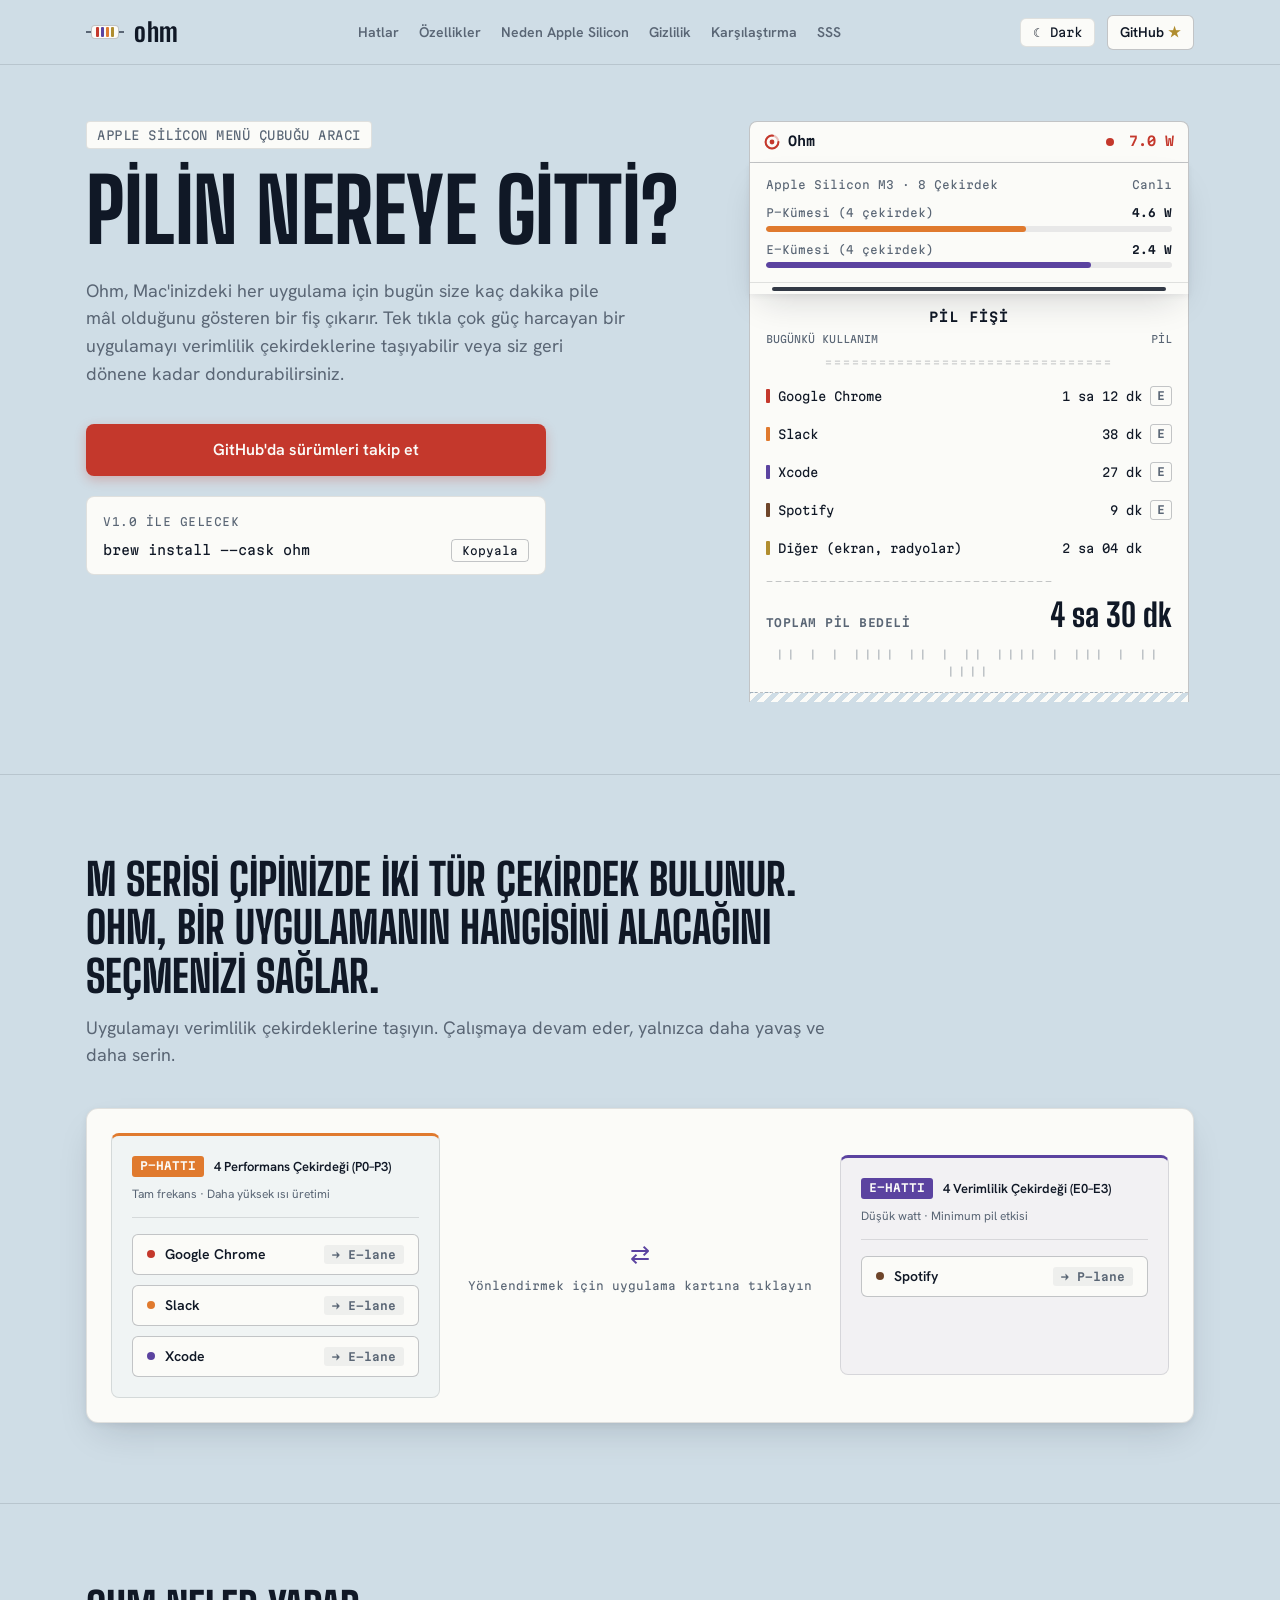
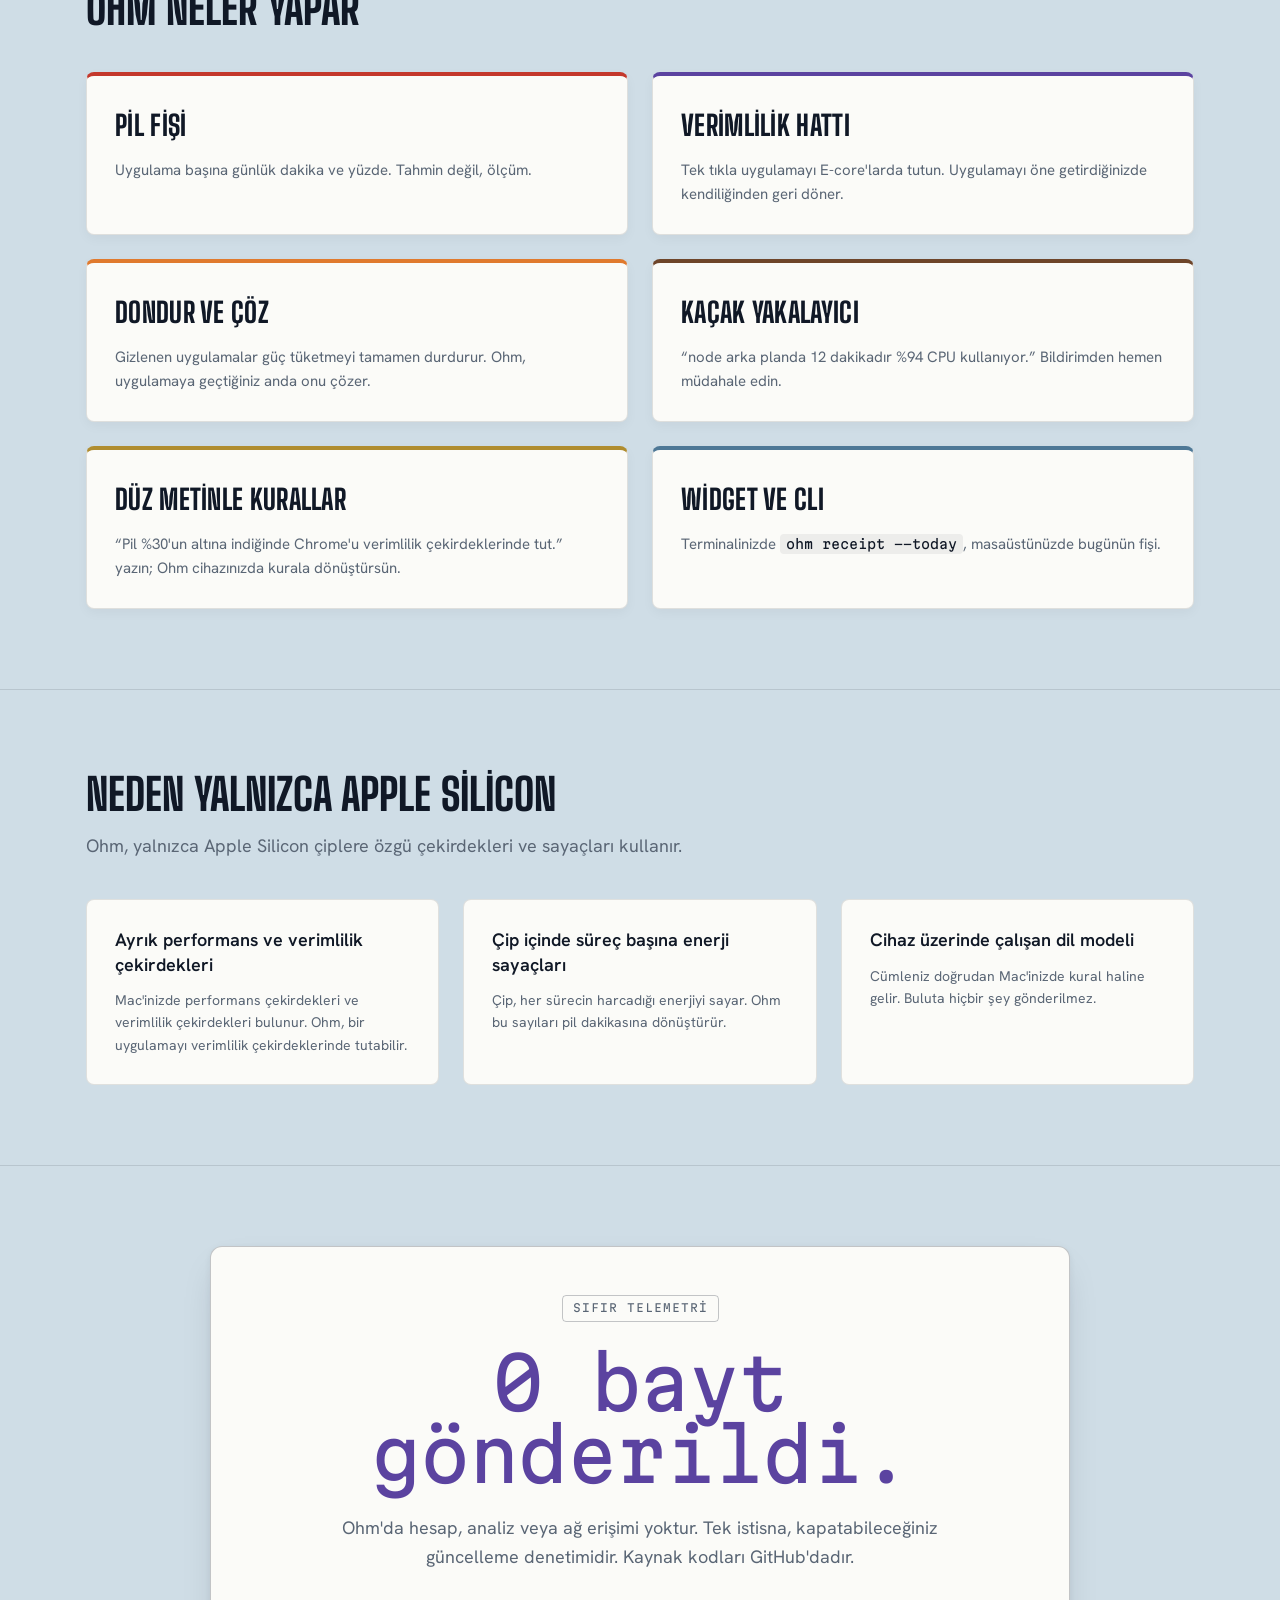
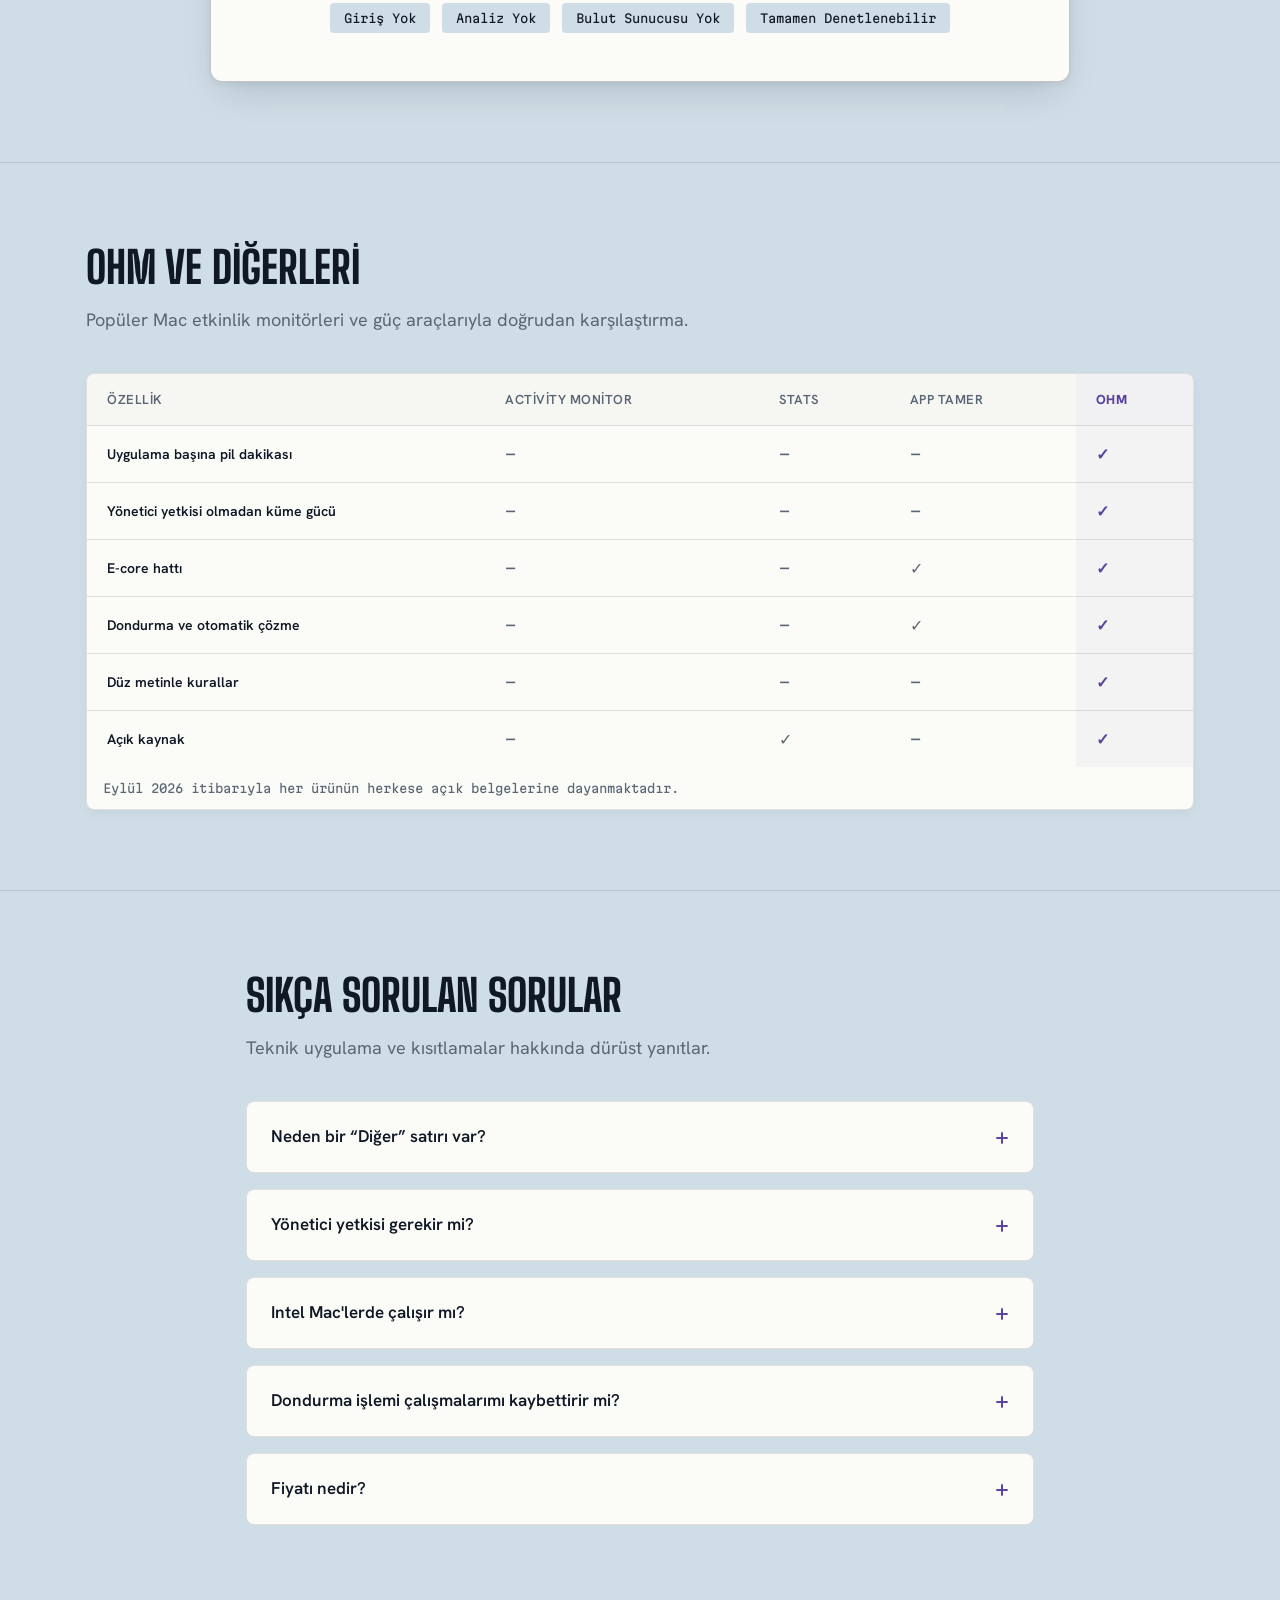
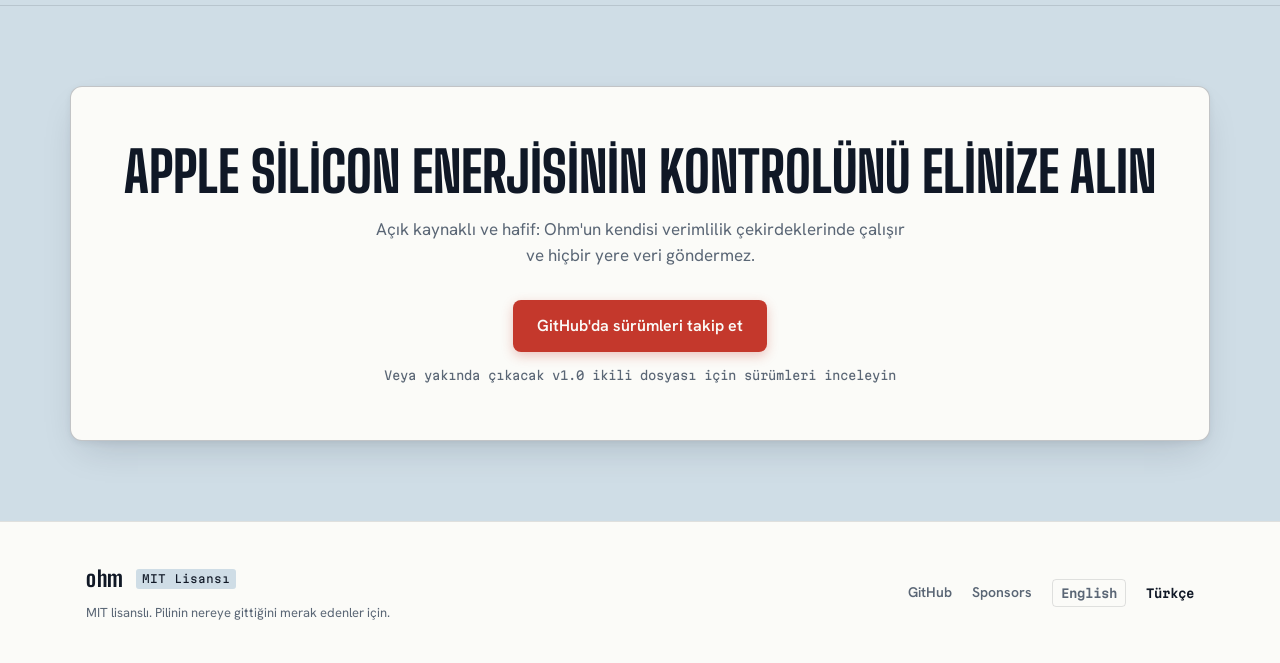
==== site/tr/index.html @ 14fb580a "T-052: Turkish site + locale-aware receipt formatting and copy accuracy fixes Co-Authored-By: Claude" ====
<!DOCTYPE html>
<html lang="tr">
<head>
  <meta charset="UTF-8">
  <meta name="viewport" content="width=device-width, initial-scale=1.0">
  <title>Ohm — Pilin nereye gitti?</title>
  <meta name="description" content="Ohm, Apple Silicon Mac'inizdeki her uygulama için pil fişi çıkarır ve çok güç tüketen uygulamaları tek tıkla verimlilik çekirdeklerine taşır.">
  <link rel="icon" href="data:image/svg+xml,%3Csvg xmlns='http://www.w3.org/2000/svg' viewBox='0 0 32 32'%3E%3Ccircle cx='16' cy='16' r='11' fill='none' stroke='%23C4382C' stroke-width='4'/%3E%3Ccircle cx='16' cy='16' r='4' fill='%23C4382C'/%3E%3C/svg%3E">
  <link rel="alternate" hreflang="tr" href="./">
  <link rel="alternate" hreflang="en" href="../">
  <link rel="preconnect" href="https://fonts.googleapis.com">
  <link rel="preconnect" href="https://fonts.gstatic.com" crossorigin>
  <link href="https://fonts.googleapis.com/css2?family=Big+Shoulders+Display:wght@800&family=Hanken+Grotesk:wght@400;600&family=Martian+Mono:wght@400&display=swap" rel="stylesheet">
  <link rel="stylesheet" href="../styles.css">
</head>
<body>
  <header class="site-header">
    <div class="header-inner container">
      <a href="./" class="nav-brand" aria-label="Ohm ana sayfa">
        <span class="brand-resistor" aria-hidden="true">
          <span class="resistor-cap"></span>
          <span class="resistor-body">
            <span class="b-band b-red"></span>
            <span class="b-band b-violet"></span>
            <span class="b-band b-orange"></span>
            <span class="b-band b-gold"></span>
          </span>
          <span class="resistor-cap"></span>
        </span>
        <span class="brand-name">ohm</span>
      </a>

      <nav class="nav-links" aria-label="Ana Gezinti">
        <a href="#lanes">Hatlar</a>
        <a href="#features">Özellikler</a>
        <a href="#silicon">Neden Apple Silicon</a>
        <a href="#privacy">Gizlilik</a>
        <a href="#compare">Karşılaştırma</a>
        <a href="#faq">SSS</a>
      </nav>

      <div class="nav-actions">
        <button type="button" class="theme-toggle" id="theme-toggle" aria-label="Koyu/açık temayı değiştir">
          <span class="theme-icon" aria-hidden="true">◑</span>
          <span class="theme-text">Tema</span>
        </button>
        <a href="https://github.com/kuarezma/ohm" class="nav-gh-link" target="_blank" rel="noopener noreferrer">
          GitHub <span class="star-icon" aria-hidden="true">★</span>
        </a>
      </div>
    </div>
  </header>

  <main>
    <section class="hero-section">
      <div class="container hero-grid">
        <div class="hero-content">
          <div class="hero-badge">Apple Silicon Menü Çubuğu Aracı</div>
          <h1 class="hero-title">Pilin nereye gitti?</h1>
          <p class="hero-sub">
            Ohm, Mac'inizdeki her uygulama için bugün size kaç dakika pile mâl olduğunu gösteren bir fiş çıkarır. Tek tıkla çok güç harcayan bir uygulamayı verimlilik çekirdeklerine taşıyabilir veya siz geri dönene kadar dondurabilirsiniz.
          </p>

          <div class="hero-cta-group">
            <a href="https://github.com/kuarezma/ohm" class="btn btn-primary" target="_blank" rel="noopener noreferrer">
              GitHub'da sürümleri takip et
            </a>
            <div class="install-card">
              <div class="install-header">
                <span class="install-tag">v1.0 ile gelecek</span>
              </div>
              <div class="install-cli">
                <code id="brew-code">brew install --cask ohm</code>
                <button type="button" class="btn-copy" id="btn-copy" aria-label="brew install komutunu kopyala">
                  <span id="copy-status">Kopyala</span>
                </button>
              </div>
            </div>
          </div>
        </div>

        <div class="hero-demo" aria-label="Canlı etkileşimli Ohm önizlemesi">
          <div class="menubar-strip">
            <div class="menubar-left">
              <svg class="ring-icon" viewBox="0 0 20 20" width="16" height="16" aria-hidden="true">
                <circle cx="10" cy="10" r="8" fill="none" stroke="currentColor" stroke-width="2.5" opacity="0.3" />
                <circle cx="10" cy="10" r="8" fill="none" stroke="currentColor" stroke-width="2.5" stroke-dasharray="38 12" stroke-linecap="round" />
                <circle cx="10" cy="10" r="3" fill="currentColor" />
              </svg>
              <span class="menubar-title">Ohm</span>
            </div>
            <div class="menubar-right">
              <span class="live-pulse" aria-hidden="true"></span>
              <span class="live-watt" id="live-wattage">7.4 W</span>
            </div>
          </div>

          <div class="popover-panel">
            <div class="popover-meta">
              <span class="popover-device">Apple Silicon M3 · 8 Çekirdek</span>
              <span class="popover-tag">Canlı</span>
            </div>
            <div class="cluster-bars">
              <div class="cluster-row">
                <div class="cluster-info">
                  <span class="cluster-name">P-Kümesi (4 çekirdek)</span>
                  <span class="cluster-w" id="p-cluster-val">5.3 W</span>
                </div>
                <div class="bar-track">
                  <div class="bar-fill bar-p" id="p-cluster-bar" style="width: 58%;"></div>
                </div>
              </div>
              <div class="cluster-row">
                <div class="cluster-info">
                  <span class="cluster-name">E-Kümesi (4 çekirdek)</span>
                  <span class="cluster-w" id="e-cluster-val">2.1 W</span>
                </div>
                <div class="bar-track">
                  <div class="bar-fill bar-e" id="e-cluster-bar" style="width: 28%;"></div>
                </div>
              </div>
            </div>

            <div class="printer-slot" aria-hidden="true">
              <div class="slot-slit"></div>
            </div>
          </div>

          <div class="receipt-container">
            <div class="receipt-paper" id="receipt-paper">
              <div class="receipt-head">
                <p class="receipt-logo">PİL FİŞİ</p>
                <div class="receipt-meta-line">
                  <span>BUGÜNKÜ KULLANIM</span>
                  <span>PİL</span>
                </div>
                <div class="receipt-rule" aria-hidden="true">================================</div>
              </div>

              <div class="receipt-rows" role="table" aria-label="Uygulama başına pil dakikası fişi">
                <div class="receipt-row" data-app="chrome" data-minutes="72" data-saved="25" role="row">
                  <div class="row-left" role="cell">
                    <span class="resistor-stripe stripe-red" aria-hidden="true"></span>
                    <span class="app-title">Google Chrome</span>
                  </div>
                  <div class="row-right" role="cell">
                    <span class="time-display" id="time-chrome">
                      <span class="active-time">1 sa 12 dk</span>
                    </span>
                    <button type="button" class="btn-e" data-app="chrome" aria-label="Google Chrome uygulamasını verimlilik çekirdeklerine geçir" aria-pressed="false">E</button>
                  </div>
                </div>

                <div class="receipt-row" data-app="slack" data-minutes="38" data-saved="13" role="row">
                  <div class="row-left" role="cell">
                    <span class="resistor-stripe stripe-orange" aria-hidden="true"></span>
                    <span class="app-title">Slack</span>
                  </div>
                  <div class="row-right" role="cell">
                    <span class="time-display" id="time-slack">
                      <span class="active-time">38 dk</span>
                    </span>
                    <button type="button" class="btn-e" data-app="slack" aria-label="Slack uygulamasını verimlilik çekirdeklerine geçir" aria-pressed="false">E</button>
                  </div>
                </div>

                <div class="receipt-row" data-app="xcode" data-minutes="27" data-saved="9" role="row">
                  <div class="row-left" role="cell">
                    <span class="resistor-stripe stripe-violet" aria-hidden="true"></span>
                    <span class="app-title">Xcode</span>
                  </div>
                  <div class="row-right" role="cell">
                    <span class="time-display" id="time-xcode">
                      <span class="active-time">27 dk</span>
                    </span>
                    <button type="button" class="btn-e" data-app="xcode" aria-label="Xcode uygulamasını verimlilik çekirdeklerine geçir" aria-pressed="false">E</button>
                  </div>
                </div>

                <div class="receipt-row" data-app="spotify" data-minutes="9" data-saved="3" role="row">
                  <div class="row-left" role="cell">
                    <span class="resistor-stripe stripe-brown" aria-hidden="true"></span>
                    <span class="app-title">Spotify</span>
                  </div>
                  <div class="row-right" role="cell">
                    <span class="time-display" id="time-spotify">
                      <span class="active-time">9 dk</span>
                    </span>
                    <button type="button" class="btn-e" data-app="spotify" aria-label="Spotify uygulamasını verimlilik çekirdeklerine geçir" aria-pressed="false">E</button>
                  </div>
                </div>

                <div class="receipt-row row-other" role="row">
                  <div class="row-left" role="cell">
                    <span class="resistor-stripe stripe-gold" aria-hidden="true"></span>
                    <span class="app-title">Diğer (ekran, radyolar)</span>
                  </div>
                  <div class="row-right" role="cell">
                    <span class="time-display">
                      <span class="active-time">2 sa 04 dk</span>
                    </span>
                    <span class="btn-placeholder" aria-hidden="true"></span>
                  </div>
                </div>
              </div>

              <div class="receipt-foot">
                <div class="receipt-rule" aria-hidden="true">--------------------------------</div>
                <div class="receipt-total" aria-live="polite" id="receipt-total-container">
                  <span class="total-caption">TOPLAM PİL BEDELİ</span>
                  <span class="total-number" id="receipt-total-value">4 sa 30 dk</span>
                </div>
                <div class="receipt-savings-banner" id="receipt-savings-banner" aria-hidden="true">
                  <span class="savings-text">E-core tasarrufu devrede: <strong id="total-saved-text">0 dk</strong> uzatıldı</span>
                </div>
                <div class="receipt-barcode" aria-hidden="true">
                  || | | |||| || | || |||| | ||| | || ||||
                </div>
                <div class="receipt-tear" aria-hidden="true"></div>
              </div>
            </div>
          </div>
        </div>
      </div>
    </section>

    <section class="lanes-section" id="lanes">
      <div class="container">
        <div class="section-header">
          <h2 class="section-title">M serisi çipinizde iki tür çekirdek bulunur. Ohm, bir uygulamanın hangisini alacağını seçmenizi sağlar.</h2>
          <p class="section-sub">Uygulamayı verimlilik çekirdeklerine taşıyın. Çalışmaya devam eder, yalnızca daha yavaş ve daha serin.</p>
        </div>

        <div class="lanes-interactive-board" aria-label="Etkileşimli CPU çekirdek hatları">
          <div class="lanes-grid">
            <div class="lane-box lane-p" id="p-lane">
              <div class="lane-header">
                <div class="lane-heading">
                  <span class="lane-tag tag-p">P-HATTI</span>
                  <span class="lane-core-count">4 Performans Çekirdeği (P0–P3)</span>
                </div>
                <span class="lane-caption">Tam frekans · Daha yüksek ısı üretimi</span>
              </div>
              <div class="lane-chip-area" id="p-chips" role="group" aria-label="Performans çekirdeklerinde çalışan uygulamalar">
                <button type="button" class="app-chip" data-app="chrome" aria-label="Performans hattındaki Google Chrome. Verimlilik hattına geçirmek için tıklayın.">
                  <span class="chip-dot dot-red" aria-hidden="true"></span>
                  <span class="chip-name">Google Chrome</span>
                  <span class="chip-action">→ E-lane</span>
                </button>
                <button type="button" class="app-chip" data-app="slack" aria-label="Performans hattındaki Slack. Verimlilik hattına geçirmek için tıklayın.">
                  <span class="chip-dot dot-orange" aria-hidden="true"></span>
                  <span class="chip-name">Slack</span>
                  <span class="chip-action">→ E-lane</span>
                </button>
                <button type="button" class="app-chip" data-app="xcode" aria-label="Performans hattındaki Xcode. Verimlilik hattına geçirmek için tıklayın.">
                  <span class="chip-dot dot-violet" aria-hidden="true"></span>
                  <span class="chip-name">Xcode</span>
                  <span class="chip-action">→ E-lane</span>
                </button>
              </div>
            </div>

            <div class="lanes-transfer-hint" aria-hidden="true">
              <span class="transfer-arrow">⇄</span>
              <span class="transfer-text">Yönlendirmek için uygulama kartına tıklayın</span>
            </div>

            <div class="lane-box lane-e" id="e-lane">
              <div class="lane-header">
                <div class="lane-heading">
                  <span class="lane-tag tag-e">E-HATTI</span>
                  <span class="lane-core-count">4 Verimlilik Çekirdeği (E0–E3)</span>
                </div>
                <span class="lane-caption">Düşük watt · Minimum pil etkisi</span>
              </div>
              <div class="lane-chip-area" id="e-chips" role="group" aria-label="Verimlilik çekirdeklerinde çalışan uygulamalar">
                <button type="button" class="app-chip" data-app="spotify" aria-label="Verimlilik hattındaki Spotify. Performans hattına geçirmek için tıklayın.">
                  <span class="chip-dot dot-brown" aria-hidden="true"></span>
                  <span class="chip-name">Spotify</span>
                  <span class="chip-action">→ P-lane</span>
                </button>
              </div>
            </div>
          </div>
        </div>
      </div>
    </section>

    <section class="capabilities-section" id="features">
      <div class="container">
        <div class="section-header">
          <h2 class="section-title">Ohm neler yapar</h2>
        </div>

        <div class="capabilities-grid">
          <article class="cap-card band-stripe-red">
            <h3 class="cap-title">Pil fişi</h3>
            <p class="cap-desc">Uygulama başına günlük dakika ve yüzde. Tahmin değil, ölçüm.</p>
          </article>

          <article class="cap-card band-stripe-violet">
            <h3 class="cap-title">Verimlilik hattı</h3>
            <p class="cap-desc">Tek tıkla uygulamayı E-core'larda tutun. Uygulamayı öne getirdiğinizde kendiliğinden geri döner.</p>
          </article>

          <article class="cap-card band-stripe-orange">
            <h3 class="cap-title">Dondur ve çöz</h3>
            <p class="cap-desc">Gizlenen uygulamalar güç tüketmeyi tamamen durdurur. Ohm, uygulamaya geçtiğiniz anda onu çözer.</p>
          </article>

          <article class="cap-card band-stripe-brown">
            <h3 class="cap-title">Kaçak yakalayıcı</h3>
            <p class="cap-desc">&ldquo;node arka planda 12 dakikadır %94 CPU kullanıyor.&rdquo; Bildirimden hemen müdahale edin.</p>
          </article>

          <article class="cap-card band-stripe-gold">
            <h3 class="cap-title">Düz metinle kurallar</h3>
            <p class="cap-desc">&ldquo;Pil %30'un altına indiğinde Chrome'u verimlilik çekirdeklerinde tut.&rdquo; yazın; Ohm cihazınızda kurala dönüştürsün.</p>
          </article>

          <article class="cap-card band-stripe-film">
            <h3 class="cap-title">Widget ve CLI</h3>
            <p class="cap-desc">Terminalinizde <code class="inline-code">ohm receipt --today</code>, masaüstünüzde bugünün fişi.</p>
          </article>
        </div>
      </div>
    </section>

    <section class="silicon-section" id="silicon">
      <div class="container">
        <div class="section-header">
          <h2 class="section-title">Neden yalnızca Apple Silicon</h2>
          <p class="section-sub">Ohm, yalnızca Apple Silicon çiplere özgü çekirdekleri ve sayaçları kullanır.</p>
        </div>

        <div class="silicon-grid">
          <div class="silicon-card">
            <h3 class="silicon-heading">Ayrık performans ve verimlilik çekirdekleri</h3>
            <p class="silicon-body">Mac'inizde performans çekirdekleri ve verimlilik çekirdekleri bulunur. Ohm, bir uygulamayı verimlilik çekirdeklerinde tutabilir.</p>
          </div>
          <div class="silicon-card">
            <h3 class="silicon-heading">Çip içinde süreç başına enerji sayaçları</h3>
            <p class="silicon-body">Çip, her sürecin harcadığı enerjiyi sayar. Ohm bu sayıları pil dakikasına dönüştürür.</p>
          </div>
          <div class="silicon-card">
            <h3 class="silicon-heading">Cihaz üzerinde çalışan dil modeli</h3>
            <p class="silicon-body">Cümleniz doğrudan Mac'inizde kural haline gelir. Buluta hiçbir şey gönderilmez.</p>
          </div>
        </div>
      </div>
    </section>

    <section class="privacy-section" id="privacy">
      <div class="container privacy-container">
        <div class="privacy-badge">Sıfır Telemetri</div>
        <p class="privacy-huge">0 bayt gönderildi.</p>
        <p class="privacy-statement">
          Ohm'da hesap, analiz veya ağ erişimi yoktur. Tek istisna, kapatabileceğiniz güncelleme denetimidir. Kaynak kodları GitHub'dadır.
        </p>
        <div class="privacy-proof-row">
          <span class="proof-tag">Giriş Yok</span>
          <span class="proof-tag">Analiz Yok</span>
          <span class="proof-tag">Bulut Sunucusu Yok</span>
          <span class="proof-tag">Tamamen Denetlenebilir</span>
        </div>
      </div>
    </section>

    <section class="compare-section" id="compare">
      <div class="container">
        <div class="section-header">
          <h2 class="section-title">Ohm ve diğerleri</h2>
          <p class="section-sub">Popüler Mac etkinlik monitörleri ve güç araçlarıyla doğrudan karşılaştırma.</p>
        </div>

        <div class="table-wrap">
          <table class="compare-table">
            <caption class="table-caption">Eylül 2026 itibarıyla her ürünün herkese açık belgelerine dayanmaktadır.</caption>
            <thead>
              <tr>
                <th scope="col" class="th-feature">Özellik</th>
                <th scope="col">Activity Monitor</th>
                <th scope="col">Stats</th>
                <th scope="col">App Tamer</th>
                <th scope="col" class="th-ohm">Ohm</th>
              </tr>
            </thead>
            <tbody>
              <tr>
                <th scope="row" class="row-feature">Uygulama başına pil dakikası</th>
                <td class="cell-val">–</td>
                <td class="cell-val">–</td>
                <td class="cell-val">–</td>
                <td class="cell-val cell-ohm">✓</td>
              </tr>
              <tr>
                <th scope="row" class="row-feature">Yönetici yetkisi olmadan küme gücü</th>
                <td class="cell-val">–</td>
                <td class="cell-val">–</td>
                <td class="cell-val">–</td>
                <td class="cell-val cell-ohm">✓</td>
              </tr>
              <tr>
                <th scope="row" class="row-feature">E-core hattı</th>
                <td class="cell-val">–</td>
                <td class="cell-val">–</td>
                <td class="cell-val">✓</td>
                <td class="cell-val cell-ohm">✓</td>
              </tr>
              <tr>
                <th scope="row" class="row-feature">Dondurma ve otomatik çözme</th>
                <td class="cell-val">–</td>
                <td class="cell-val">–</td>
                <td class="cell-val">✓</td>
                <td class="cell-val cell-ohm">✓</td>
              </tr>
              <tr>
                <th scope="row" class="row-feature">Düz metinle kurallar</th>
                <td class="cell-val">–</td>
                <td class="cell-val">–</td>
                <td class="cell-val">–</td>
                <td class="cell-val cell-ohm">✓</td>
              </tr>
              <tr>
                <th scope="row" class="row-feature">Açık kaynak</th>
                <td class="cell-val">–</td>
                <td class="cell-val">✓</td>
                <td class="cell-val">–</td>
                <td class="cell-val cell-ohm">✓</td>
              </tr>
            </tbody>
          </table>
        </div>
      </div>
    </section>

    <section class="faq-section" id="faq">
      <div class="container faq-container">
        <div class="section-header">
          <h2 class="section-title">Sıkça sorulan sorular</h2>
          <p class="section-sub">Teknik uygulama ve kısıtlamalar hakkında dürüst yanıtlar.</p>
        </div>

        <div class="faq-list">
          <details class="faq-item">
            <summary class="faq-question">Neden bir &ldquo;Diğer&rdquo; satırı var?</summary>
            <div class="faq-answer">
              <p>Ekran ve kablosuz bağlantılar tek bir uygulamaya atanamaz; bu yüzden Ohm bunları uygulamalara paylaştırmak yerine ayrı gösterir.</p>
            </div>
          </details>

          <details class="faq-item">
            <summary class="faq-question">Yönetici yetkisi gerekir mi?</summary>
            <div class="faq-answer">
              <p>Hayır, v1 için gerekmez. Ohm, kendi uygulamalarınızın enerji sayaçlarını root yetkisi, yardımcı araç veya çekirdek eklentisi olmadan okur.</p>
            </div>
          </details>

          <details class="faq-item">
            <summary class="faq-question">Intel Mac'lerde çalışır mı?</summary>
            <div class="faq-answer">
              <p>Hayır, Ohm yalnızca Apple Silicon'da bulunan sayaçları okur.</p>
            </div>
          </details>

          <details class="faq-item">
            <summary class="faq-question">Dondurma işlemi çalışmalarımı kaybettirir mi?</summary>
            <div class="faq-answer">
              <p>Ohm ses çalan veya aramada olan uygulamaları asla dondurmaz; kapandığında veya çöktüğünde her şeyi çözer.</p>
            </div>
          </details>

          <details class="faq-item">
            <summary class="faq-question">Fiyatı nedir?</summary>
            <div class="faq-answer">
              <p>Ücretsiz ve MIT lisanslı.</p>
            </div>
          </details>
        </div>
      </div>
    </section>

    <section class="bottom-cta-section">
      <div class="container cta-box">
        <h2 class="cta-heading">Apple Silicon enerjisinin kontrolünü elinize alın</h2>
        <p class="cta-text">Açık kaynaklı ve hafif: Ohm'un kendisi verimlilik çekirdeklerinde çalışır ve hiçbir yere veri göndermez.</p>
        <div class="cta-actions">
          <a href="https://github.com/kuarezma/ohm" class="btn btn-primary" target="_blank" rel="noopener noreferrer">
            GitHub'da sürümleri takip et
          </a>
          <span class="cta-brew-hint">Veya yakında çıkacak v1.0 ikili dosyası için sürümleri inceleyin</span>
        </div>
      </div>
    </section>
  </main>

  <footer class="site-footer">
    <div class="container footer-inner">
      <div class="footer-left">
        <div class="footer-brand">
          <span class="brand-name">ohm</span>
          <span class="footer-license">MIT Lisansı</span>
        </div>
        <p class="footer-copy">MIT lisanslı. Pilinin nereye gittiğini merak edenler için.</p>
      </div>

      <div class="footer-right">
        <nav class="footer-links" aria-label="Altbilgi Bağlantıları">
          <a href="https://github.com/kuarezma/ohm" target="_blank" rel="noopener noreferrer">GitHub</a>
          <a href="https://github.com/kuarezma/ohm#sponsors" target="_blank" rel="noopener noreferrer">Sponsors</a>
          <a href="../" class="lang-switch" title="English">English</a>
          <span class="lang-current" aria-current="true">Türkçe</span>
        </nav>
      </div>
    </div>
  </footer>

  <script src="../app.js"></script>
</body>
</html>
---- site/styles.css ----
:root {
  --film: #CFDDE6;
  --paper: #FBFBF8;
  --ink: #101826;
  --graphite: #5A6675;
  --band-red: #C4382C;
  --band-violet: #5B43A0;
  --band-orange: #E07A2E;
  --band-brown: #6E452A;
  --band-gold: #B08D2F;
  --border-light: rgba(16, 24, 38, 0.12);
  --border-strong: rgba(16, 24, 38, 0.24);
  --paper-shadow: 0 16px 36px -12px rgba(16, 24, 38, 0.18), 0 2px 6px rgba(16, 24, 38, 0.06);
  --font-display: "Big Shoulders Display", -apple-system, sans-serif;
  --font-body: "Hanken Grotesk", -apple-system, BlinkMacSystemFont, "Segoe UI", Roboto, sans-serif;
  --font-mono: "Martian Mono", ui-monospace, SFMono-Regular, Menlo, monospace;
}

@media (prefers-color-scheme: dark) {
  :root:not([data-theme="light"]) {
    --film: #0F1620;
    --paper: #1A2230;
    --ink: #E7EDF2;
    --graphite: #9EABB8;
    --band-red: #D94A3D;
    --band-violet: #7D63CE;
    --band-orange: #EB8C44;
    --band-brown: #865738;
    --band-gold: #C49F38;
    --border-light: rgba(231, 237, 242, 0.12);
    --border-strong: rgba(231, 237, 242, 0.24);
    --paper-shadow: 0 20px 40px -12px rgba(0, 0, 0, 0.55), 0 2px 8px rgba(0, 0, 0, 0.3);
  }
}

:root[data-theme="dark"] {
  --film: #0F1620;
  --paper: #1A2230;
  --ink: #E7EDF2;
  --graphite: #9EABB8;
  --band-red: #D94A3D;
  --band-violet: #7D63CE;
  --band-orange: #EB8C44;
  --band-brown: #865738;
  --band-gold: #C49F38;
  --border-light: rgba(231, 237, 242, 0.12);
  --border-strong: rgba(231, 237, 242, 0.24);
  --paper-shadow: 0 20px 40px -12px rgba(0, 0, 0, 0.55), 0 2px 8px rgba(0, 0, 0, 0.3);
}

*, *::before, *::after { box-sizing: border-box; margin: 0; padding: 0; }
html { font-size: 16px; scroll-behavior: smooth; text-rendering: optimizeLegibility; -webkit-font-smoothing: antialiased; }
body { background: var(--film); color: var(--ink); font-family: var(--font-body); line-height: 1.5; min-height: 100vh; overflow-x: hidden; transition: background 0.25s, color 0.25s; }
.container { width: 100%; max-width: 1140px; margin: 0 auto; padding: 0 16px; }
:focus-visible { outline: 2px solid var(--band-violet); outline-offset: 3px; }

.site-header { position: sticky; top: 0; z-index: 100; background: var(--film); border-bottom: 1px solid var(--border-light); backdrop-filter: blur(8px); -webkit-backdrop-filter: blur(8px); }
.header-inner { display: flex; align-items: center; justify-content: space-between; height: 64px; gap: 16px; }
.nav-brand { display: inline-flex; align-items: center; gap: 10px; text-decoration: none; color: var(--ink); }
.brand-resistor { display: inline-flex; align-items: center; height: 18px; }
.resistor-cap { width: 5px; height: 2px; background: var(--graphite); }
.resistor-body { display: inline-flex; align-items: center; gap: 2px; padding: 2px 4px; background: var(--paper); border: 1px solid var(--border-strong); border-radius: 4px; height: 14px; }
.b-band { width: 3px; height: 10px; border-radius: 1px; }

.b-red, .stripe-red, .dot-red { background: var(--band-red); }
.b-violet, .stripe-violet, .dot-violet { background: var(--band-violet); }
.b-orange, .stripe-orange, .dot-orange { background: var(--band-orange); }
.stripe-brown, .dot-brown { background: var(--band-brown); }
.b-gold, .stripe-gold { background: var(--band-gold); }

.brand-name { font-family: var(--font-display); font-weight: 800; font-size: 26px; letter-spacing: 0.5px; text-transform: lowercase; }
.nav-links { display: flex; align-items: center; gap: 20px; }
.nav-links a { text-decoration: none; color: var(--graphite); font-size: 14px; font-weight: 600; transition: color 0.15s; }
.nav-links a:hover { color: var(--ink); }
.nav-actions { display: flex; align-items: center; gap: 12px; }
.theme-toggle { background: var(--paper); border: 1px solid var(--border-light); color: var(--ink); padding: 6px 12px; border-radius: 6px; font-family: var(--font-mono); font-size: 12px; cursor: pointer; display: inline-flex; align-items: center; gap: 6px; transition: border-color 0.15s; }
.theme-toggle:hover { border-color: var(--border-strong); }
.nav-gh-link { display: inline-flex; align-items: center; gap: 4px; text-decoration: none; color: var(--ink); font-size: 14px; font-weight: 600; padding: 6px 12px; border: 1px solid var(--border-strong); border-radius: 6px; background: var(--paper); transition: transform 0.15s; }
.nav-gh-link:hover { transform: translateY(-1px); }
.star-icon { color: var(--band-gold); }

.hero-section { padding: 56px 0 72px; }
.hero-grid { display: grid; grid-template-columns: 1.15fr 0.85fr; gap: 48px; align-items: start; }
.hero-badge { display: inline-block; font-family: var(--font-mono); font-size: 12px; padding: 4px 10px; background: var(--paper); border: 1px solid var(--border-light); border-radius: 4px; color: var(--graphite); margin-bottom: 20px; letter-spacing: 0.5px; text-transform: uppercase; }
.hero-title { font-family: var(--font-display); font-weight: 800; font-size: clamp(44px, 7.5vw, 88px); line-height: 0.95; letter-spacing: -0.5px; color: var(--ink); margin-bottom: 24px; text-transform: uppercase; }
.hero-sub { font-size: 18px; line-height: 1.55; color: var(--graphite); max-width: 540px; margin-bottom: 36px; }
.hero-cta-group { display: flex; flex-direction: column; gap: 20px; max-width: 460px; }
.btn { display: inline-flex; align-items: center; justify-content: center; padding: 14px 24px; border-radius: 8px; font-size: 16px; font-weight: 600; text-decoration: none; cursor: pointer; transition: transform 0.15s, box-shadow 0.15s, opacity 0.15s; }
.btn-primary { background: var(--band-red); color: #FBFBF8; border: none; box-shadow: 0 4px 12px rgba(196, 56, 44, 0.28); }
.btn-primary:hover { transform: translateY(-1px); opacity: 0.95; box-shadow: 0 6px 16px rgba(196, 56, 44, 0.36); }
.install-card { background: var(--paper); border: 1px solid var(--border-light); border-radius: 8px; padding: 12px 16px; }
.install-header { margin-bottom: 6px; }
.install-tag { font-family: var(--font-mono); font-size: 11px; color: var(--graphite); text-transform: uppercase; letter-spacing: 0.5px; }
.install-cli { display: flex; align-items: center; justify-content: space-between; gap: 12px; }
.install-cli code { font-family: var(--font-mono); font-size: 13px; color: var(--ink); white-space: nowrap; overflow-x: auto; }
.btn-copy { background: transparent; border: 1px solid var(--border-strong); color: var(--ink); font-family: var(--font-mono); font-size: 11px; padding: 4px 10px; border-radius: 4px; cursor: pointer; white-space: nowrap; transition: background 0.15s, color 0.15s; }
.btn-copy:hover { background: var(--ink); color: var(--paper); }

.hero-demo { display: flex; flex-direction: column; align-items: stretch; max-width: 440px; margin: 0 auto; width: 100%; }
.menubar-strip { background: var(--paper); border: 1px solid var(--border-strong); border-radius: 8px 8px 0 0; padding: 10px 14px; display: flex; align-items: center; justify-content: space-between; font-family: var(--font-mono); font-size: 13px; }
.menubar-left { display: flex; align-items: center; gap: 8px; font-weight: 600; }
.ring-icon { color: var(--band-red); }
.menubar-right { display: flex; align-items: center; gap: 8px; }
.live-pulse { width: 8px; height: 8px; border-radius: 50%; background: var(--band-red); animation: pulseDot 2s infinite; }
@keyframes pulseDot { 0% { transform: scale(0.95); box-shadow: 0 0 0 0 rgba(196, 56, 44, 0.7); } 70% { transform: scale(1.05); box-shadow: 0 0 0 6px rgba(196, 56, 44, 0); } 100% { transform: scale(0.95); box-shadow: 0 0 0 0 rgba(196, 56, 44, 0); } }
.live-watt { font-family: var(--font-mono); font-weight: 600; color: var(--band-red); min-width: 52px; text-align: right; }

.popover-panel { background: var(--paper); border-left: 1px solid var(--border-strong); border-right: 1px solid var(--border-strong); padding: 14px 16px 0; box-shadow: var(--paper-shadow); position: relative; z-index: 2; }
.popover-meta { display: flex; justify-content: space-between; align-items: center; font-family: var(--font-mono); font-size: 11px; color: var(--graphite); margin-bottom: 12px; }
.cluster-bars { display: flex; flex-direction: column; gap: 10px; margin-bottom: 14px; }
.cluster-row { display: flex; flex-direction: column; gap: 4px; }
.cluster-info { display: flex; justify-content: space-between; font-family: var(--font-mono); font-size: 11px; }
.cluster-name { color: var(--graphite); }
.cluster-w { font-weight: 600; color: var(--ink); }
.bar-track { width: 100%; height: 6px; background: rgba(16, 24, 38, 0.08); border-radius: 3px; overflow: hidden; }
:root[data-theme="dark"] .bar-track, @media (prefers-color-scheme: dark) { :root:not([data-theme="light"]) .bar-track { background: rgba(231, 237, 242, 0.12); } }
.bar-fill { height: 100%; border-radius: 3px; transition: width 0.8s ease; }
.bar-p { background: var(--band-orange); }
.bar-e { background: var(--band-violet); }
.printer-slot { height: 12px; display: flex; align-items: center; justify-content: center; background: var(--paper); border-top: 1px solid var(--border-light); margin: 0 -16px; }
.slot-slit { width: 90%; height: 4px; background: var(--ink); border-radius: 2px; opacity: 0.85; }

.receipt-container { position: relative; z-index: 1; overflow: hidden; margin-top: -2px; }
.receipt-paper { background: var(--paper); border-left: 1px solid var(--border-strong); border-right: 1px solid var(--border-strong); box-shadow: var(--paper-shadow); padding: 16px 16px 24px; color: var(--ink); font-family: var(--font-mono); opacity: 1; transform: translateY(0); }
.receipt-head { text-align: center; margin-bottom: 12px; }
.receipt-logo { font-size: 13px; font-weight: 600; letter-spacing: 1px; margin-bottom: 4px; }
.receipt-meta-line { display: flex; justify-content: space-between; font-size: 10px; color: var(--graphite); margin-bottom: 8px; }
.receipt-rule { font-size: 10px; letter-spacing: 2px; color: var(--border-strong); overflow: hidden; white-space: nowrap; user-select: none; }
.receipt-rows { display: flex; flex-direction: column; gap: 10px; margin: 12px 0; }
.receipt-row { display: flex; align-items: center; justify-content: space-between; padding: 4px 0; font-size: 12px; border-radius: 4px; transition: background 0.2s, opacity 0.2s, transform 0.2s; }
.receipt-row.reprinting { background: rgba(91, 67, 160, 0.08); }
.row-left { display: flex; align-items: center; gap: 8px; }
.resistor-stripe { width: 4px; height: 14px; border-radius: 1px; flex-shrink: 0; }
.row-right { display: flex; align-items: center; gap: 8px; }
.time-display { display: flex; align-items: center; gap: 6px; }
.struck-time { color: var(--graphite); text-decoration: line-through; opacity: 0.65; }
.saved-tag { color: var(--band-violet); font-weight: 600; }
.btn-e { width: 22px; height: 20px; display: inline-flex; align-items: center; justify-content: center; font-family: var(--font-mono); font-size: 11px; font-weight: 600; background: transparent; color: var(--graphite); border: 1px solid var(--border-strong); border-radius: 3px; cursor: pointer; transition: all 0.15s; }
.btn-e:hover { color: var(--band-violet); border-color: var(--band-violet); }
.btn-e[aria-pressed="true"] { background: var(--band-violet); color: #FBFBF8; border-color: var(--band-violet); box-shadow: 0 0 8px rgba(91, 67, 160, 0.4); }
.btn-placeholder { width: 22px; height: 20px; }
.receipt-foot { margin-top: 10px; }
.receipt-total { display: flex; justify-content: space-between; align-items: baseline; padding: 10px 0 6px; }
.total-caption { font-size: 11px; font-weight: 600; color: var(--graphite); letter-spacing: 0.5px; }
.total-number { font-family: var(--font-display); font-size: 32px; font-weight: 800; color: var(--ink); line-height: 1; }
.receipt-savings-banner { display: none; font-size: 11px; color: var(--band-violet); padding: 4px 8px; background: rgba(91, 67, 160, 0.1); border-radius: 4px; margin-bottom: 8px; text-align: center; }
.receipt-savings-banner.active { display: block; }
.receipt-barcode { text-align: center; font-size: 11px; letter-spacing: 3px; color: var(--graphite); margin: 10px 0 12px; opacity: 0.55; user-select: none; }
.receipt-tear { height: 10px; background-image: repeating-linear-gradient(-45deg, transparent, transparent 5px, var(--film) 5px, var(--film) 10px); margin: 0 -16px -24px; border-top: 1px dashed var(--border-strong); }

.receipt-container.js-animating .receipt-paper { animation: receiptSlide 0.4s cubic-bezier(0.16, 1, 0.3, 1) forwards; }
.receipt-container.js-animating .receipt-row { opacity: 0; transform: translateY(6px); }
.receipt-container.js-animating .receipt-row.printed { opacity: 1; transform: translateY(0); }
.receipt-container.js-animating .receipt-foot { opacity: 0; transition: opacity 0.25s; }
.receipt-container.js-animating .receipt-foot.printed { opacity: 1; }
@keyframes receiptSlide { 0% { transform: translateY(-40px); opacity: 0; } 100% { transform: translateY(0); opacity: 1; } }

@media (prefers-reduced-motion: reduce) {
  *, *::before, *::after { animation-duration: 0.001ms !important; transition-duration: 0.001ms !important; }
  .receipt-paper, .receipt-row, .receipt-foot { opacity: 1 !important; transform: none !important; animation: none !important; }
}

.lanes-section { padding: 80px 0; border-top: 1px solid var(--border-light); }
.section-header { max-width: 760px; margin-bottom: 40px; }
.section-title { font-family: var(--font-display); font-size: clamp(28px, 4.5vw, 44px); font-weight: 800; line-height: 1.1; color: var(--ink); margin-bottom: 14px; text-transform: uppercase; }
.section-sub { font-size: 18px; color: var(--graphite); line-height: 1.5; }
.lanes-interactive-board { background: var(--paper); border: 1px solid var(--border-light); border-radius: 12px; padding: 24px; box-shadow: var(--paper-shadow); }
.lanes-grid { display: grid; grid-template-columns: 1fr auto 1fr; gap: 20px; align-items: center; }
.lane-box { background: rgba(207, 221, 230, 0.25); border: 1px solid var(--border-light); border-radius: 8px; padding: 20px; min-height: 220px; display: flex; flex-direction: column; }
:root[data-theme="dark"] .lane-box, @media (prefers-color-scheme: dark) { :root:not([data-theme="light"]) .lane-box { background: rgba(15, 22, 32, 0.5); } }
.lane-p { border-top: 3px solid var(--band-orange); }
.lane-e { border-top: 3px solid var(--band-violet); background: rgba(91, 67, 160, 0.05); }
.lane-header { margin-bottom: 16px; padding-bottom: 12px; border-bottom: 1px solid var(--border-light); }
.lane-heading { display: flex; align-items: center; gap: 10px; margin-bottom: 4px; }
.lane-tag { font-family: var(--font-mono); font-size: 11px; font-weight: 600; padding: 2px 8px; border-radius: 3px; color: #FBFBF8; }
.tag-p { background: var(--band-orange); }
.tag-e { background: var(--band-violet); }
.lane-core-count { font-size: 13px; font-weight: 600; color: var(--ink); }
.lane-caption { font-size: 12px; color: var(--graphite); }
.lane-chip-area { display: flex; flex-direction: column; gap: 10px; flex: 1; }
.app-chip { display: flex; align-items: center; justify-content: space-between; padding: 10px 14px; background: var(--paper); border: 1px solid var(--border-strong); border-radius: 6px; color: var(--ink); font-family: var(--font-body); font-size: 14px; font-weight: 600; cursor: pointer; transition: transform 0.2s cubic-bezier(0.16, 1, 0.3, 1), box-shadow 0.15s, border-color 0.15s; text-align: left; }
.app-chip:hover { transform: translateY(-2px); box-shadow: 0 4px 10px rgba(16, 24, 38, 0.12); border-color: var(--ink); }
.chip-dot { width: 8px; height: 8px; border-radius: 50%; margin-right: 10px; flex-shrink: 0; }
.chip-name { flex: 1; }
.chip-action { font-family: var(--font-mono); font-size: 11px; color: var(--graphite); background: rgba(16, 24, 38, 0.05); padding: 3px 8px; border-radius: 3px; transition: background 0.15s, color 0.15s; }
.app-chip:hover .chip-action { background: var(--band-violet); color: #FBFBF8; }
.lanes-transfer-hint { display: flex; flex-direction: column; align-items: center; gap: 6px; color: var(--graphite); font-family: var(--font-mono); font-size: 11px; padding: 0 8px; text-align: center; }
.transfer-arrow { font-size: 24px; color: var(--band-violet); }

.capabilities-section { padding: 80px 0; border-top: 1px solid var(--border-light); }
.capabilities-grid { display: grid; grid-template-columns: repeat(2, 1fr); gap: 24px; }
.cap-card { background: var(--paper); border: 1px solid var(--border-light); border-radius: 8px; padding: 28px; position: relative; box-shadow: 0 4px 12px rgba(16, 24, 38, 0.04); transition: transform 0.2s, box-shadow 0.2s; }
.cap-card:hover { transform: translateY(-2px); box-shadow: var(--paper-shadow); }
.band-stripe-red { border-top: 4px solid var(--band-red); }
.band-stripe-violet { border-top: 4px solid var(--band-violet); }
.band-stripe-orange { border-top: 4px solid var(--band-orange); }
.band-stripe-brown { border-top: 4px solid var(--band-brown); }
.band-stripe-gold { border-top: 4px solid var(--band-gold); }
.band-stripe-film { border-top: 4px solid #4E7896; }
.cap-title { font-family: var(--font-display); font-size: 28px; font-weight: 800; margin-bottom: 12px; color: var(--ink); letter-spacing: 0.3px; text-transform: uppercase; }
.cap-desc { font-size: 15px; line-height: 1.6; color: var(--graphite); }
.inline-code { font-family: var(--font-mono); font-size: 13px; background: rgba(16, 24, 38, 0.06); padding: 2px 6px; border-radius: 4px; color: var(--ink); }
:root[data-theme="dark"] .inline-code, @media (prefers-color-scheme: dark) { :root:not([data-theme="light"]) .inline-code { background: rgba(231, 237, 242, 0.1); } }

.silicon-section { padding: 80px 0; border-top: 1px solid var(--border-light); }
.silicon-grid { display: grid; grid-template-columns: repeat(3, 1fr); gap: 24px; }
.silicon-card { background: var(--paper); border: 1px solid var(--border-light); border-radius: 8px; padding: 28px; display: flex; flex-direction: column; }
.silicon-heading { font-size: 18px; font-weight: 600; margin-bottom: 12px; color: var(--ink); line-height: 1.35; }
.silicon-body { font-size: 14px; line-height: 1.6; color: var(--graphite); }

.privacy-section { padding: 80px 0; border-top: 1px solid var(--border-light); }
.privacy-container { background: var(--paper); border: 1px solid var(--border-strong); border-radius: 12px; padding: 48px 36px; text-align: center; max-width: 860px; box-shadow: var(--paper-shadow); margin: 0 auto; }
.privacy-badge { display: inline-block; font-family: var(--font-mono); font-size: 11px; text-transform: uppercase; letter-spacing: 1px; padding: 4px 10px; border: 1px solid var(--border-strong); border-radius: 4px; color: var(--graphite); margin-bottom: 24px; }
.privacy-huge { font-family: var(--font-mono); font-size: clamp(40px, 8vw, 72px); font-weight: 400; line-height: 1; color: var(--band-violet); letter-spacing: -1px; margin-bottom: 24px; }
.privacy-statement { font-size: 18px; line-height: 1.6; color: var(--graphite); max-width: 620px; margin: 0 auto 32px; }
.privacy-proof-row { display: flex; flex-wrap: wrap; justify-content: center; gap: 12px; }
.proof-tag { font-family: var(--font-mono); font-size: 12px; padding: 6px 14px; background: var(--film); border-radius: 4px; color: var(--ink); }

.compare-section { padding: 80px 0; border-top: 1px solid var(--border-light); }
.table-wrap { width: 100%; overflow-x: auto; background: var(--paper); border: 1px solid var(--border-light); border-radius: 8px; box-shadow: 0 4px 12px rgba(16, 24, 38, 0.04); }
.compare-table { width: 100%; border-collapse: collapse; text-align: left; font-size: 14px; }
.table-caption { caption-side: bottom; font-size: 12px; color: var(--graphite); padding: 12px 16px; text-align: left; font-family: var(--font-mono); }
.compare-table th, .compare-table td { padding: 16px 20px; border-bottom: 1px solid var(--border-light); }
.compare-table thead th { background: rgba(16, 24, 38, 0.02); font-size: 13px; font-weight: 600; color: var(--graphite); text-transform: uppercase; letter-spacing: 0.5px; }
:root[data-theme="dark"] .compare-table thead th, @media (prefers-color-scheme: dark) { :root:not([data-theme="light"]) .compare-table thead th { background: rgba(231, 237, 242, 0.04); } }
.compare-table .th-feature { width: 36%; }
.compare-table .th-ohm { color: var(--band-violet); background: rgba(91, 67, 160, 0.06); font-weight: 800; }
.row-feature { font-weight: 600; color: var(--ink); }
.cell-val { font-family: var(--font-mono); font-size: 16px; color: var(--graphite); }
.cell-ohm { color: var(--band-violet); font-weight: 600; background: rgba(91, 67, 160, 0.04); }
.compare-table tbody tr:last-child th, .compare-table tbody tr:last-child td { border-bottom: none; }

.faq-section { padding: 80px 0; border-top: 1px solid var(--border-light); }
.faq-container { max-width: 820px; margin: 0 auto; }
.faq-list { display: flex; flex-direction: column; gap: 16px; }
.faq-item { background: var(--paper); border: 1px solid var(--border-light); border-radius: 8px; overflow: hidden; transition: border-color 0.15s; }
.faq-item[open] { border-color: var(--border-strong); }
.faq-question { padding: 20px 24px; font-size: 17px; font-weight: 600; color: var(--ink); cursor: pointer; user-select: none; list-style: none; display: flex; justify-content: space-between; align-items: center; }
.faq-question::-webkit-details-marker { display: none; }
.faq-question::after { content: "+"; font-family: var(--font-mono); font-size: 20px; font-weight: 400; color: var(--band-violet); transition: transform 0.2s; }
.faq-item[open] .faq-question::after { content: "−"; }
.faq-answer { padding: 0 24px 22px; color: var(--graphite); font-size: 15px; line-height: 1.6; }

.bottom-cta-section { padding: 80px 0; border-top: 1px solid var(--border-light); }
.cta-box { background: var(--paper); border: 1px solid var(--border-strong); border-radius: 12px; padding: 56px 36px; text-align: center; box-shadow: var(--paper-shadow); }
.cta-heading { font-family: var(--font-display); font-size: clamp(32px, 5.5vw, 56px); font-weight: 800; color: var(--ink); text-transform: uppercase; margin-bottom: 16px; line-height: 1.05; }
.cta-text { font-size: 17px; color: var(--graphite); max-width: 540px; margin: 0 auto 32px; }
.cta-actions { display: flex; flex-direction: column; align-items: center; gap: 14px; }
.cta-brew-hint { font-family: var(--font-mono); font-size: 12px; color: var(--graphite); }

.site-footer { border-top: 1px solid var(--border-light); background: var(--paper); padding: 40px 0; font-size: 14px; color: var(--graphite); }
.footer-inner { display: flex; justify-content: space-between; align-items: center; gap: 24px; flex-wrap: wrap; }
.footer-left { display: flex; flex-direction: column; gap: 8px; }
.footer-brand { display: flex; align-items: center; gap: 12px; }
.footer-brand .brand-name { font-size: 22px; color: var(--ink); }
.footer-license { font-family: var(--font-mono); font-size: 11px; padding: 2px 6px; background: var(--film); border-radius: 3px; color: var(--ink); }
.footer-copy { font-size: 13px; max-width: 440px; }
.footer-right { display: flex; align-items: center; }
.footer-links { display: flex; align-items: center; gap: 20px; }
.footer-links a { color: var(--graphite); text-decoration: none; font-weight: 600; transition: color 0.15s; }
.footer-links a:hover { color: var(--ink); }
.lang-switch { font-family: var(--font-mono); font-size: 12px; padding: 4px 8px; border: 1px solid var(--border-light); border-radius: 4px; }
.lang-current { font-family: var(--font-mono); font-size: 12px; color: var(--ink); font-weight: 600; }

@media (max-width: 900px) {
  .hero-grid { grid-template-columns: 1fr; gap: 40px; }
  .hero-content, .hero-demo { max-width: 100%; }
  .capabilities-grid, .silicon-grid, .lanes-grid { grid-template-columns: 1fr; }
  .lanes-transfer-hint { flex-direction: row; justify-content: center; padding: 8px 0; }
  .transfer-arrow { transform: rotate(90deg); }
}
@media (max-width: 640px) {
  .nav-links { display: none; }
  .footer-inner { flex-direction: column; align-items: flex-start; gap: 20px; }
  .table-wrap { font-size: 13px; }
  .compare-table th, .compare-table td { padding: 12px 14px; }
}
@media (max-width: 360px) {
  .container { padding-left: 16px; padding-right: 16px; }
  .hero-title { font-size: 40px; }
  .install-cli { flex-direction: column; align-items: flex-start; }
  .btn-copy { width: 100%; }
}
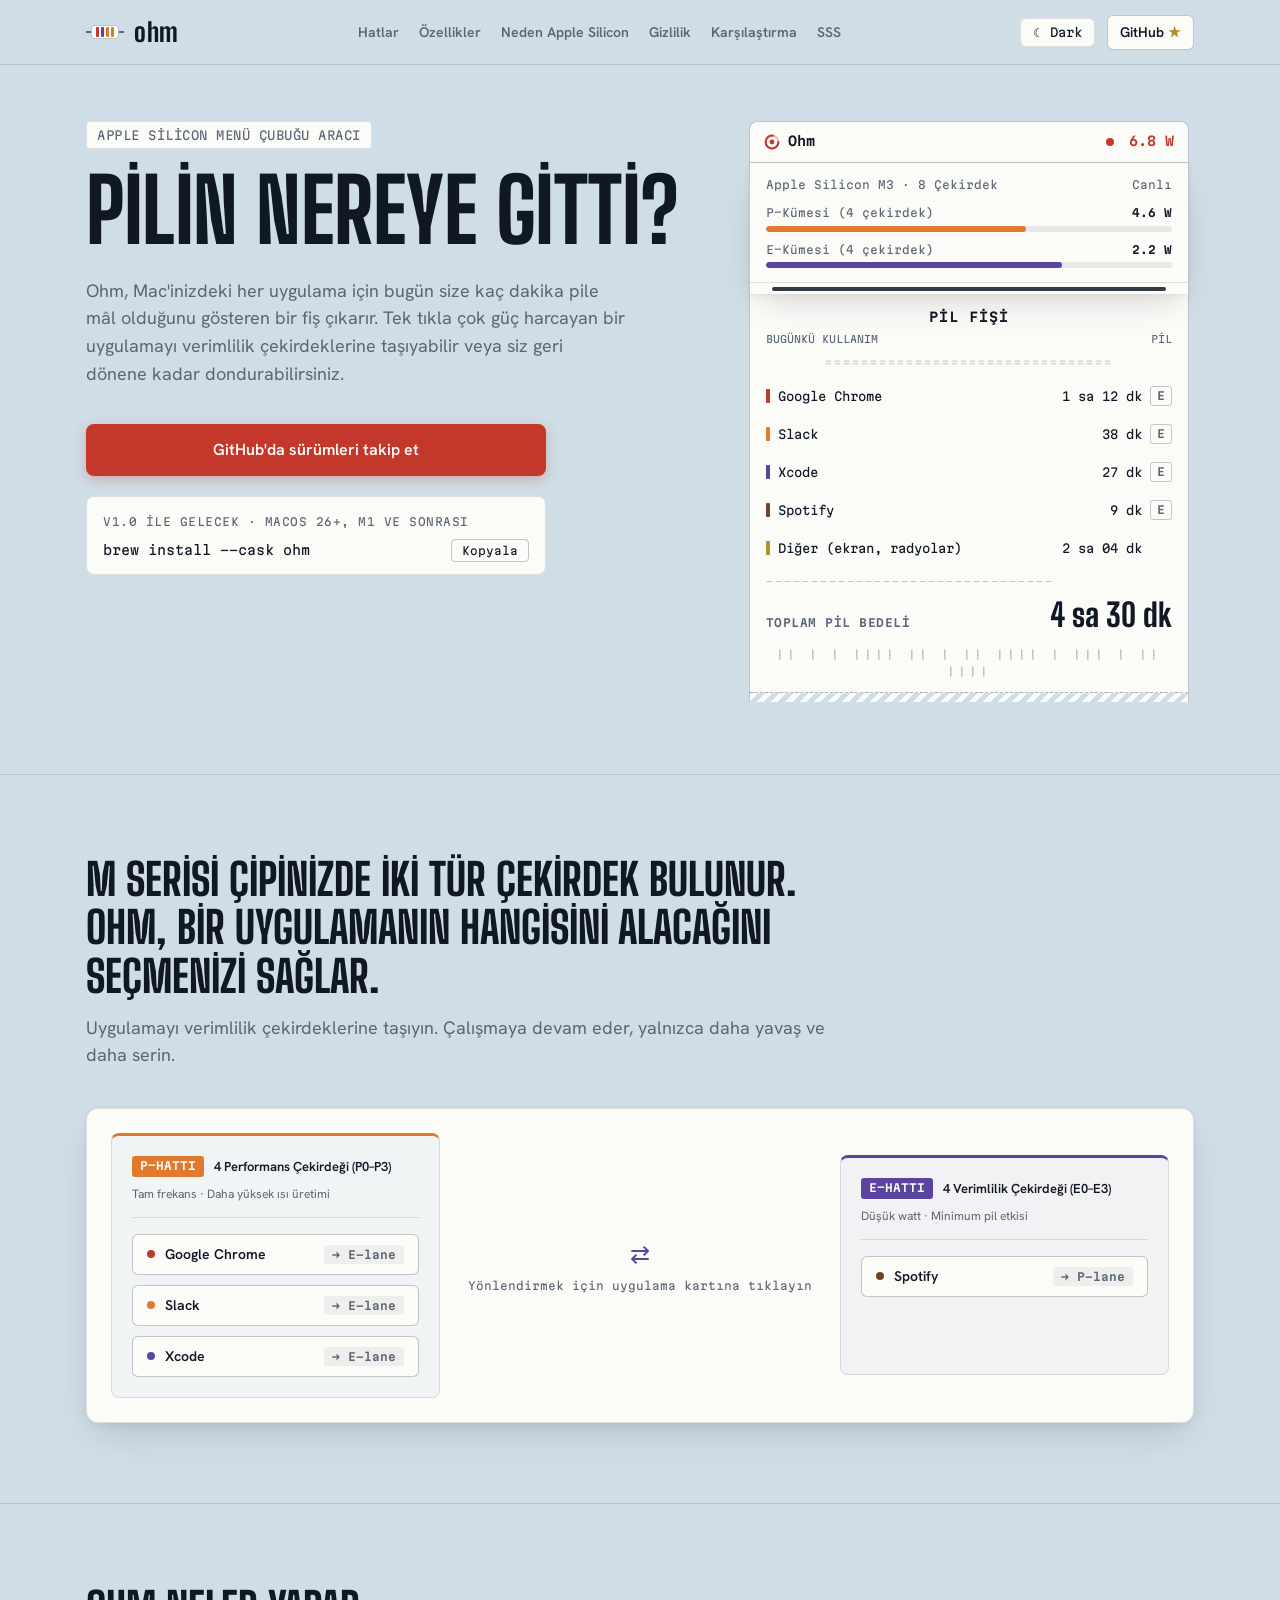
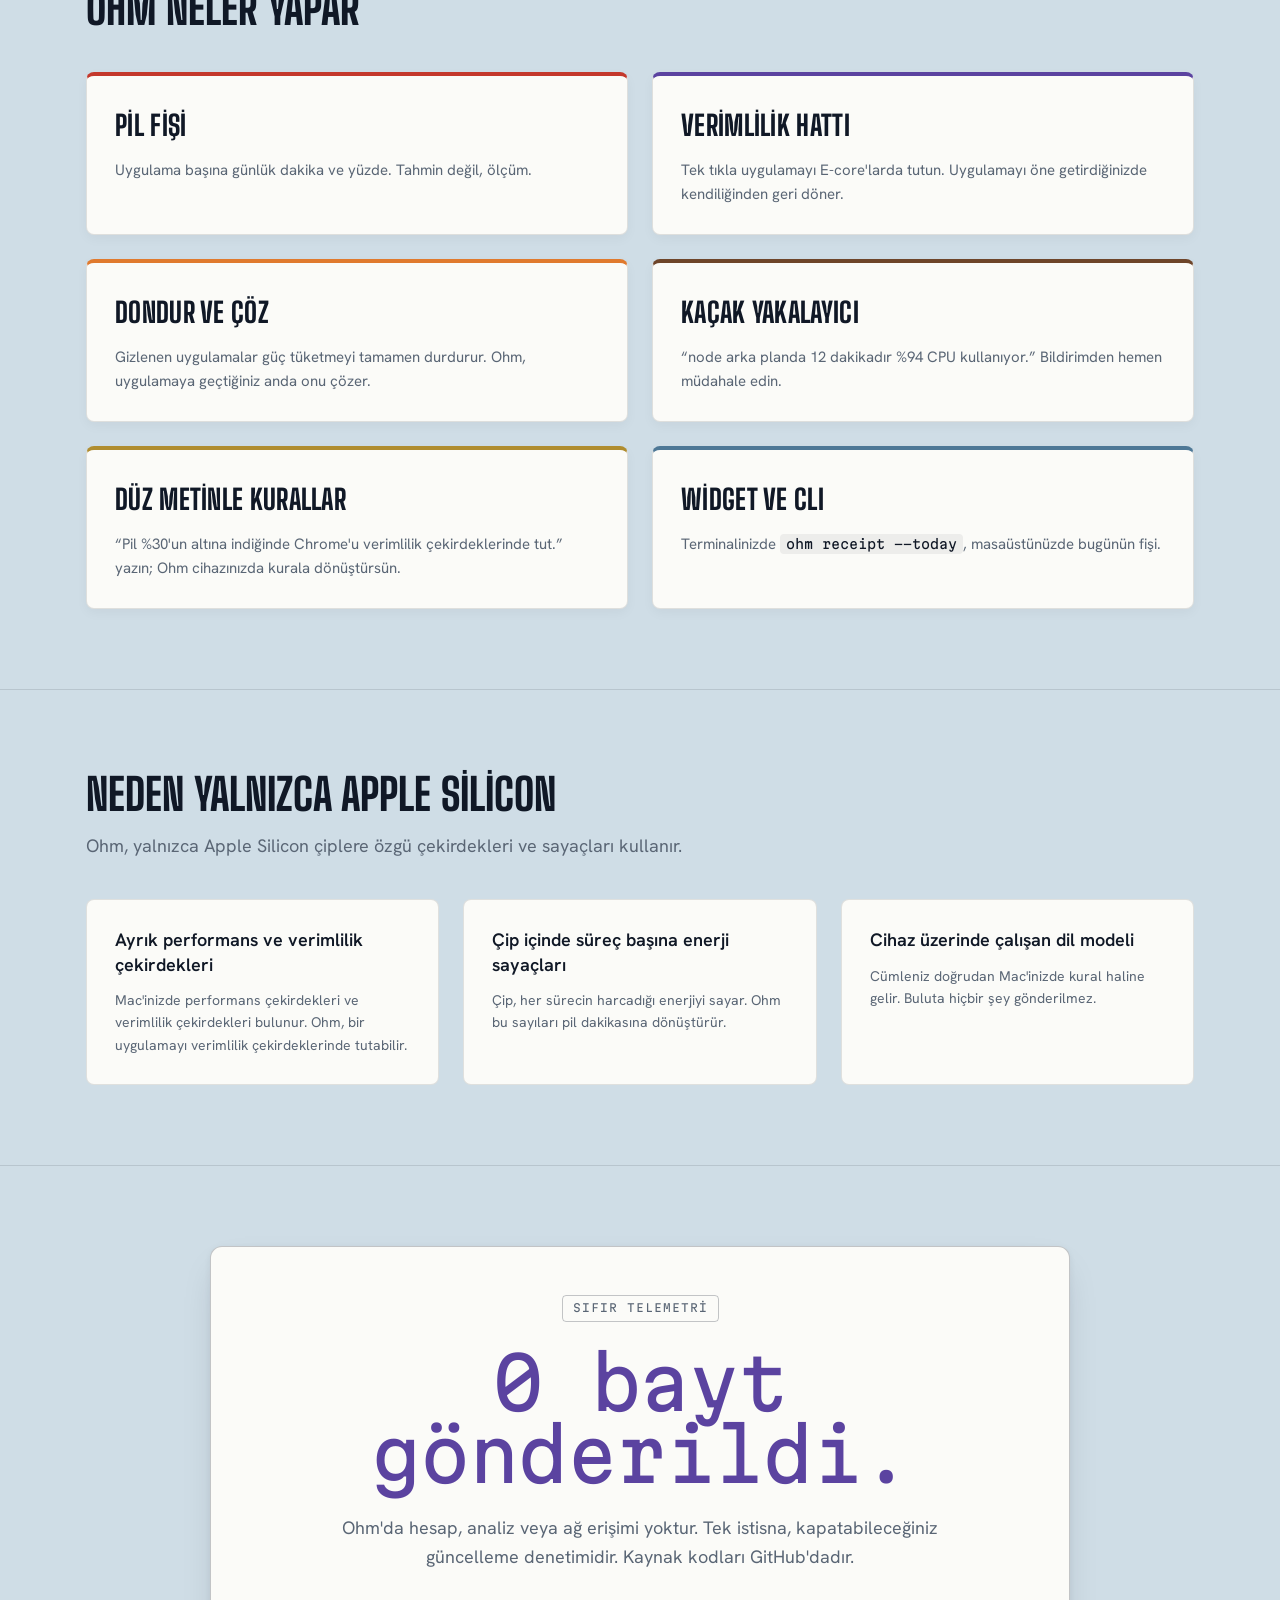
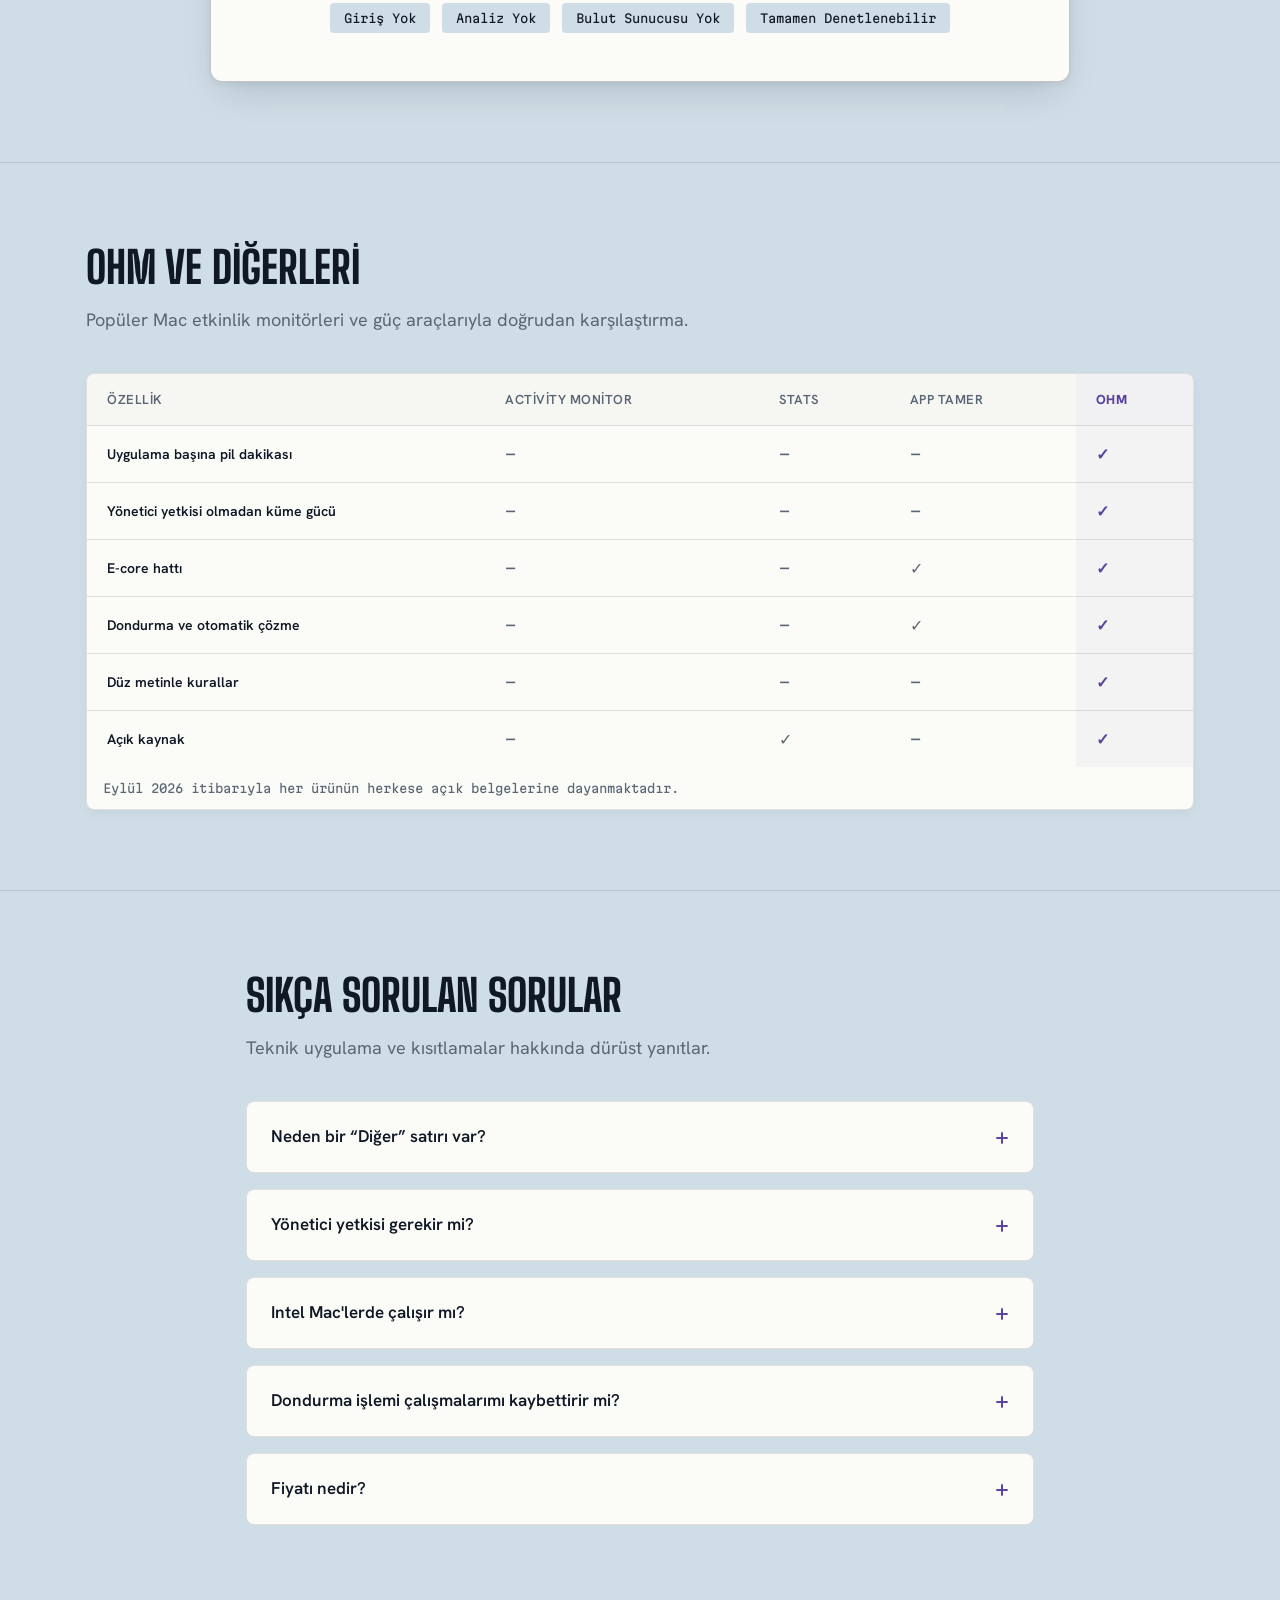
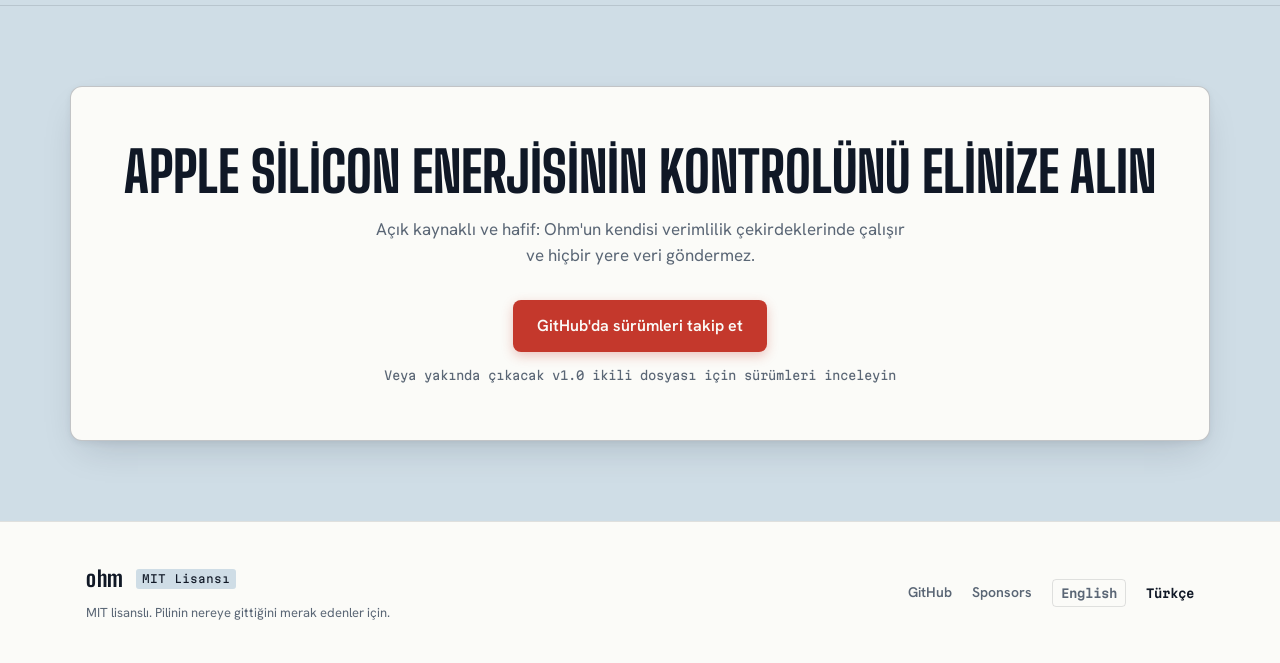
==== commit 1d6b93b0: "Target macOS 26+ (user decision) Co-Authored-By: Claude Opus 5.5 <noreply@anthropic.com>" ====
--- a/site/tr/index.html
+++ b/site/tr/index.html
@@ -67,7 +67,7 @@
             </a>
             <div class="install-card">
               <div class="install-header">
-                <span class="install-tag">v1.0 ile gelecek</span>
+                <span class="install-tag">v1.0 ile gelecek · macOS 26+, M1 ve sonrası</span>
               </div>
               <div class="install-cli">
                 <code id="brew-code">brew install --cask ohm</code>
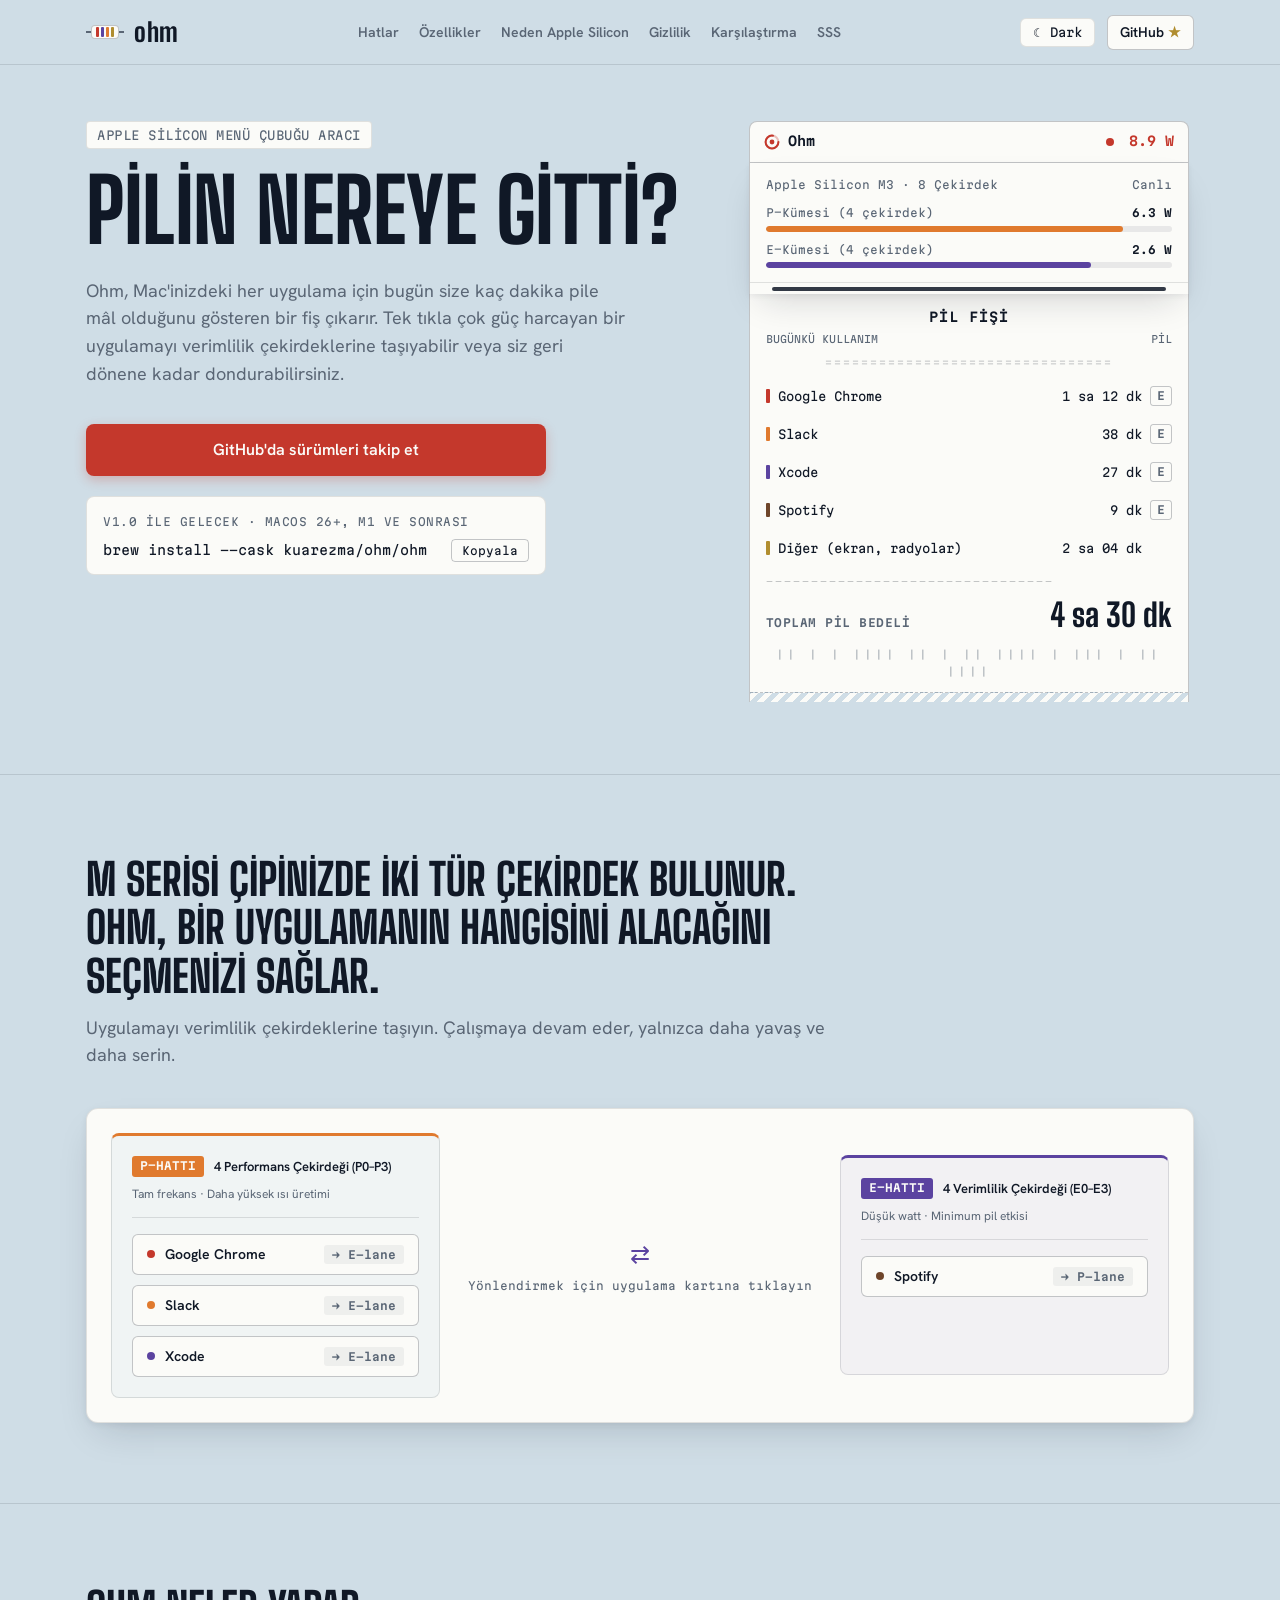
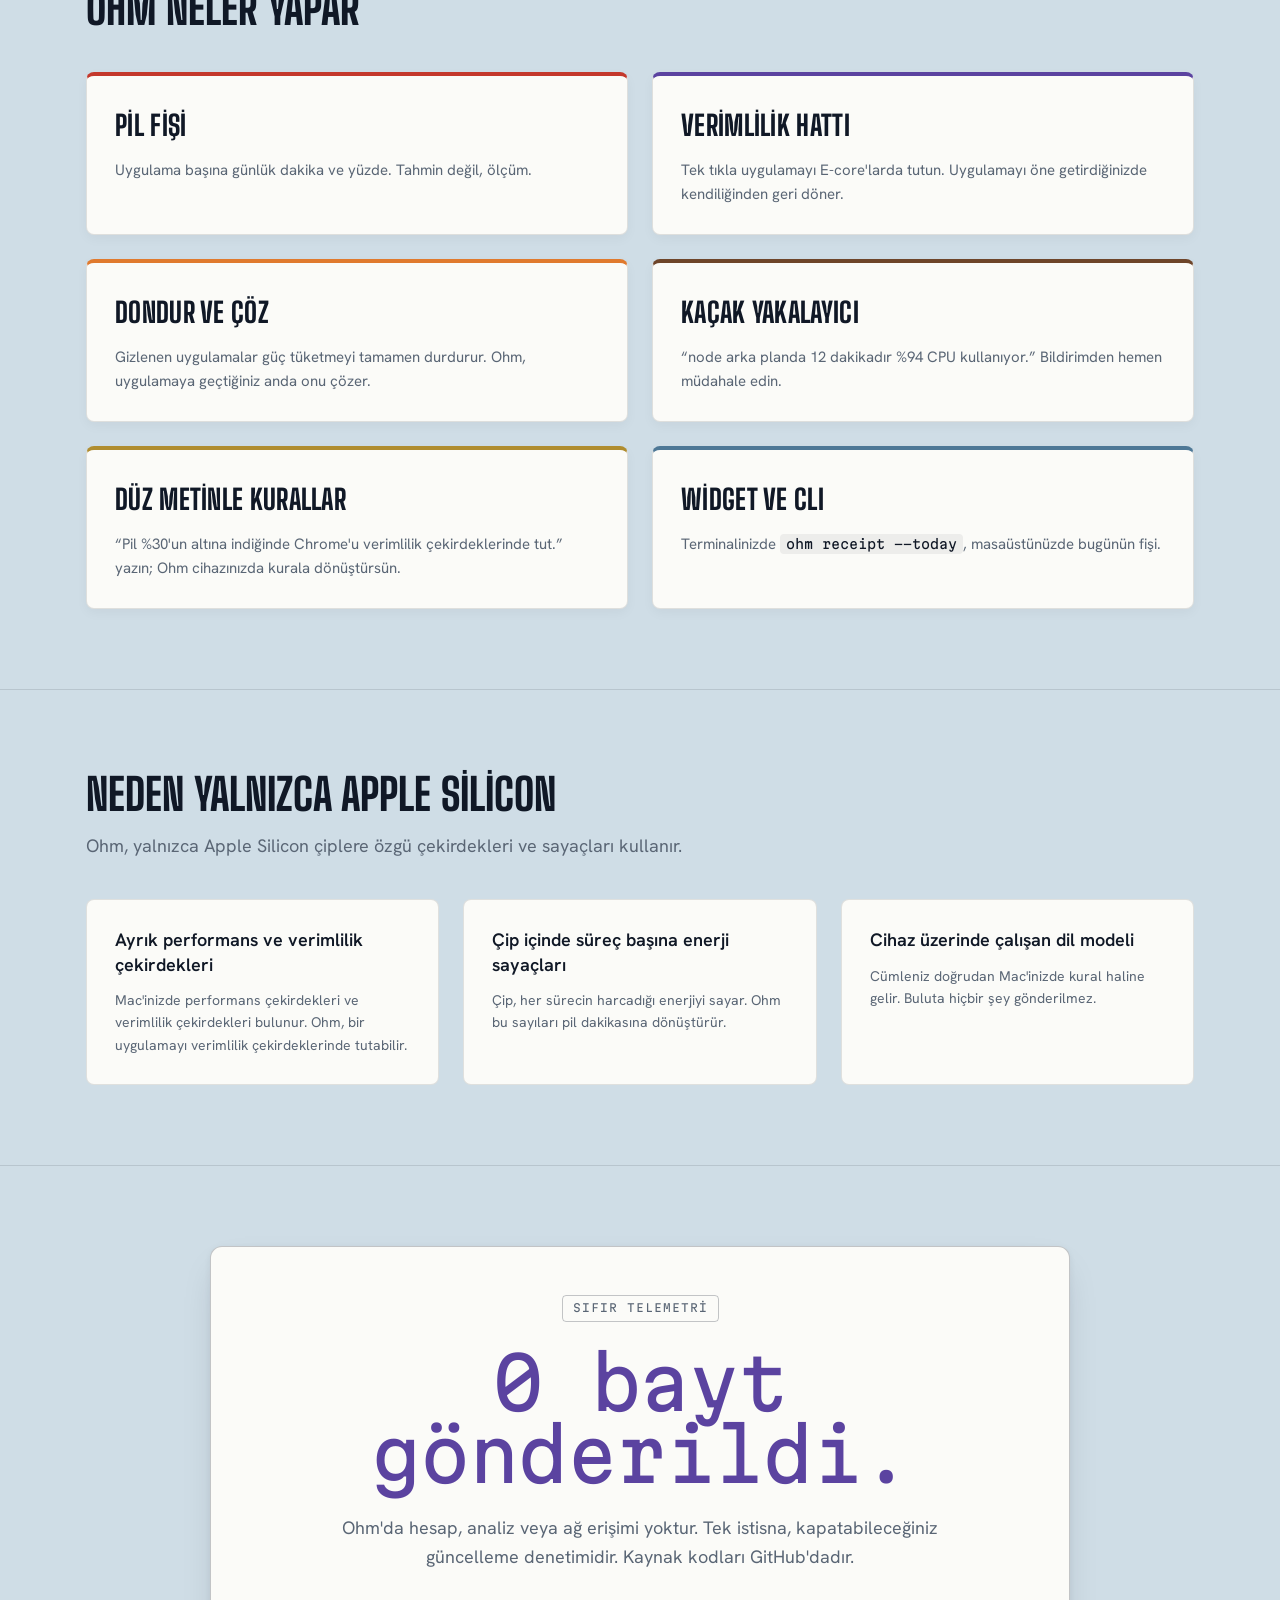
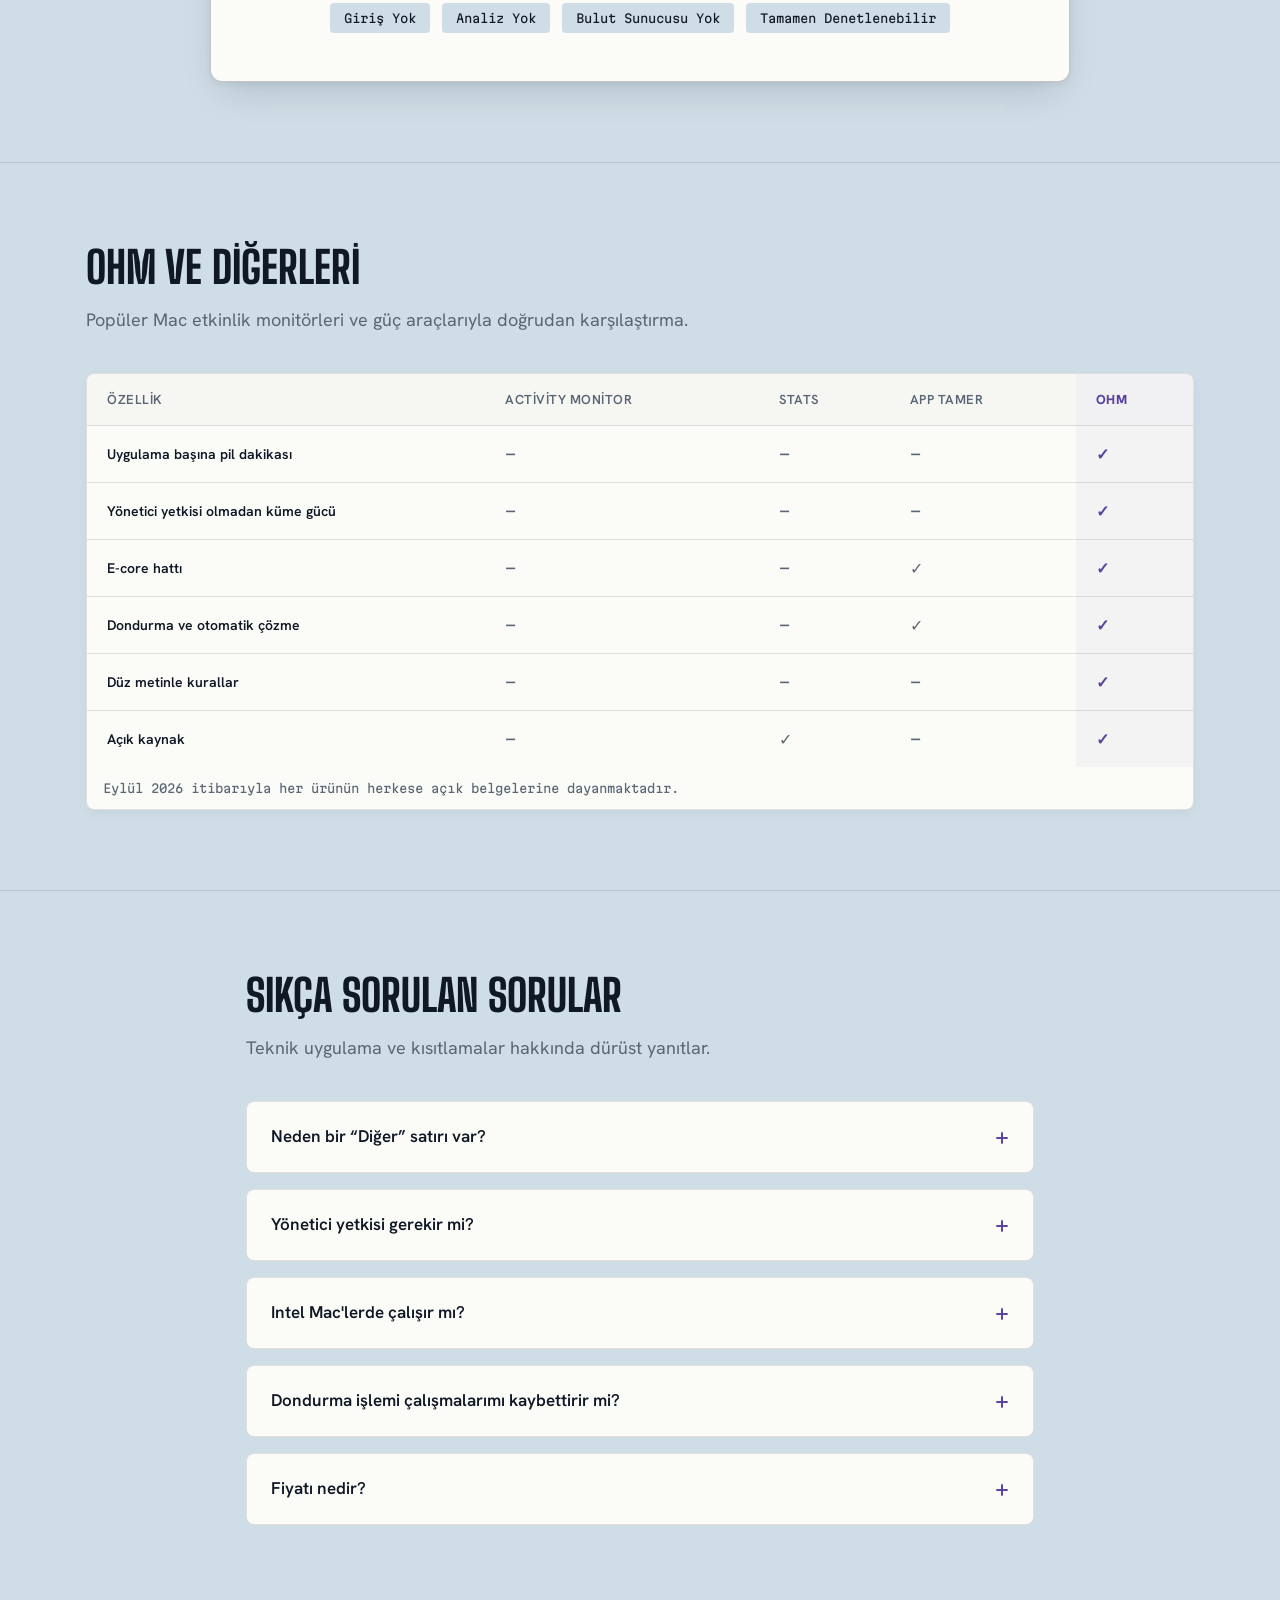
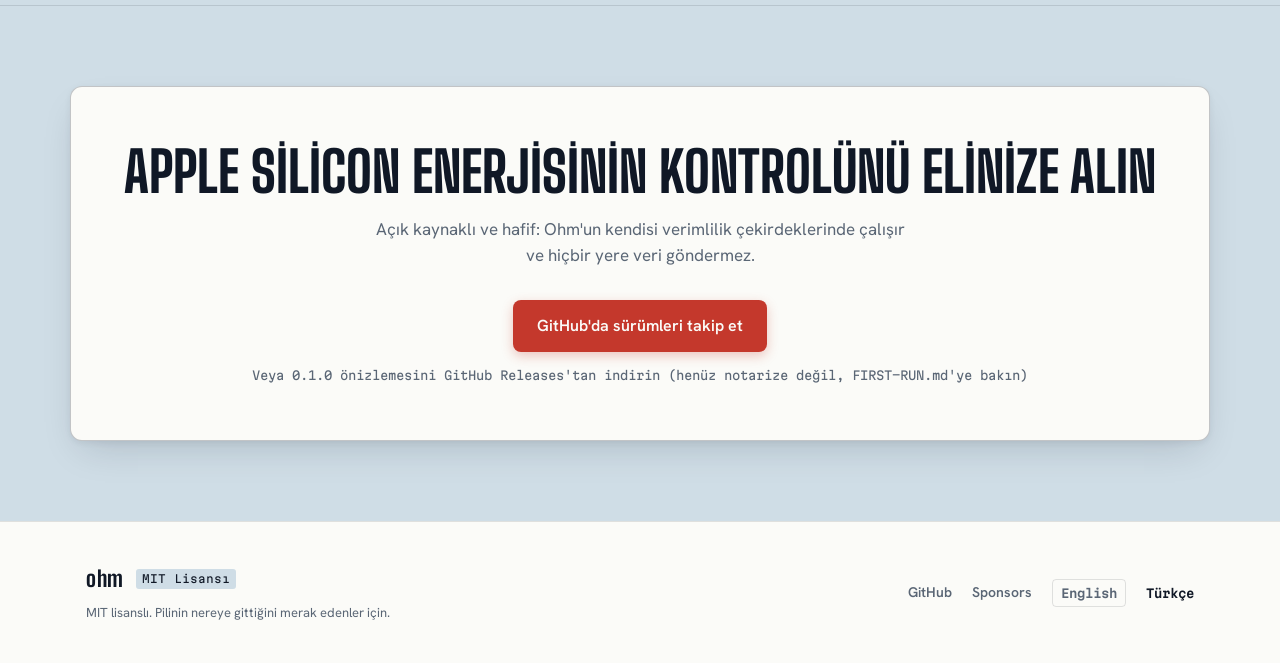
==== commit 510f4af8: "Site: tap install command, preview download link, GitHub Pages workflow (runs once the repo is publi" ====
--- a/site/tr/index.html
+++ b/site/tr/index.html
@@ -62,7 +62,7 @@
           </p>
 
           <div class="hero-cta-group">
-            <a href="https://github.com/kuarezma/ohm" class="btn btn-primary" target="_blank" rel="noopener noreferrer">
+            <a href="https://github.com/kuarezma/ohm/releases" class="btn btn-primary" target="_blank" rel="noopener noreferrer">
               GitHub'da sürümleri takip et
             </a>
             <div class="install-card">
@@ -70,7 +70,7 @@
                 <span class="install-tag">v1.0 ile gelecek · macOS 26+, M1 ve sonrası</span>
               </div>
               <div class="install-cli">
-                <code id="brew-code">brew install --cask ohm</code>
+                <code id="brew-code">brew install --cask kuarezma/ohm/ohm</code>
                 <button type="button" class="btn-copy" id="btn-copy" aria-label="brew install komutunu kopyala">
                   <span id="copy-status">Kopyala</span>
                 </button>
@@ -485,10 +485,10 @@
         <h2 class="cta-heading">Apple Silicon enerjisinin kontrolünü elinize alın</h2>
         <p class="cta-text">Açık kaynaklı ve hafif: Ohm'un kendisi verimlilik çekirdeklerinde çalışır ve hiçbir yere veri göndermez.</p>
         <div class="cta-actions">
-          <a href="https://github.com/kuarezma/ohm" class="btn btn-primary" target="_blank" rel="noopener noreferrer">
+          <a href="https://github.com/kuarezma/ohm/releases" class="btn btn-primary" target="_blank" rel="noopener noreferrer">
             GitHub'da sürümleri takip et
           </a>
-          <span class="cta-brew-hint">Veya yakında çıkacak v1.0 ikili dosyası için sürümleri inceleyin</span>
+          <span class="cta-brew-hint">Veya 0.1.0 önizlemesini GitHub Releases'tan indirin (henüz notarize değil, FIRST-RUN.md'ye bakın)</span>
         </div>
       </div>
     </section>
